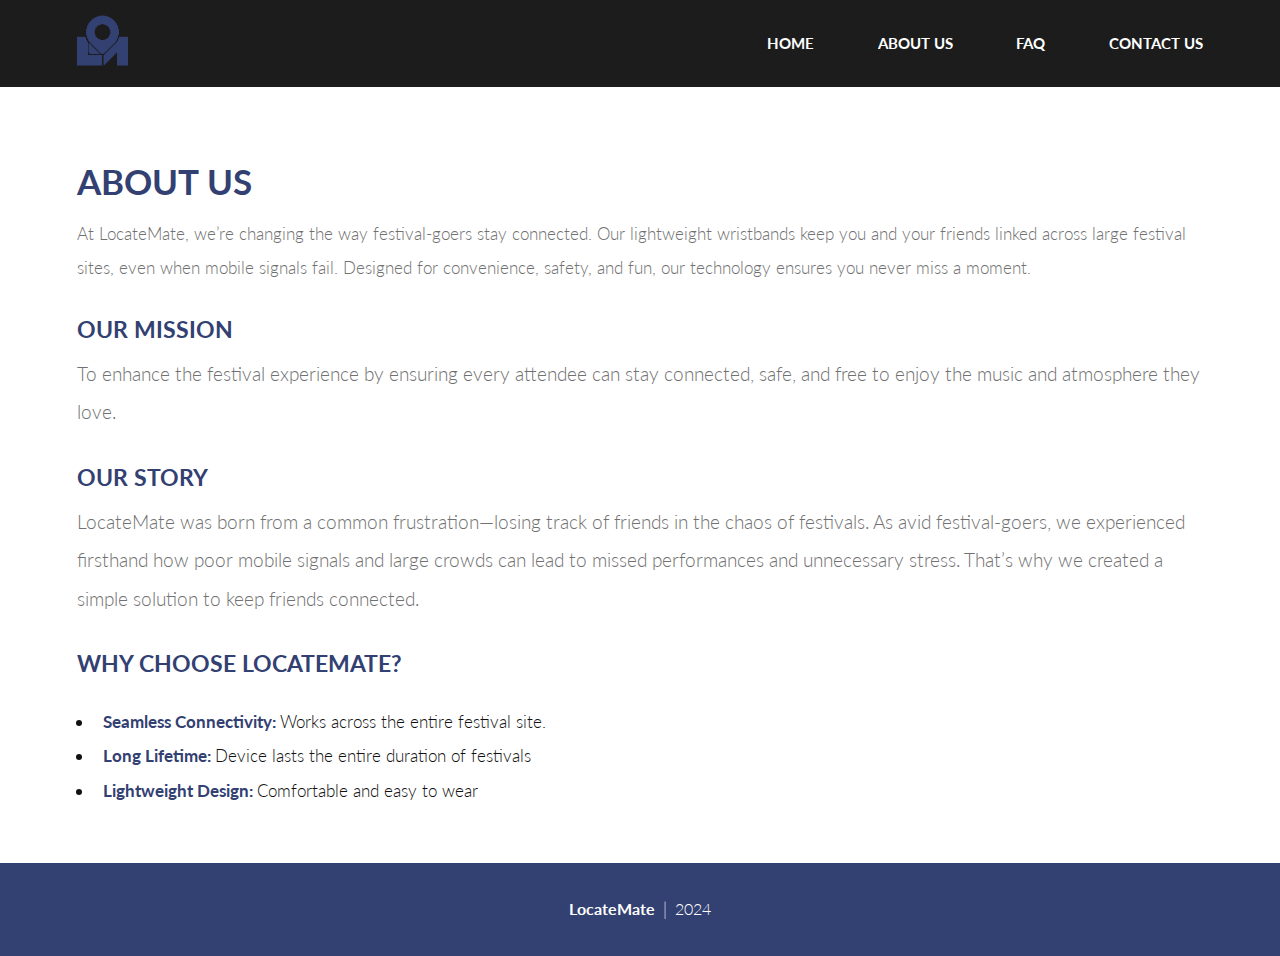
==== about-us/index.html @ c907193c "Finished intro page and started about us" ====
<!DOCTYPE HTML>
<!--
	Introspect by TEMPLATED
	templated.co @templatedco
	Released for free under the Creative Commons Attribution 3.0 license (templated.co/license)
--><html><head><title>Generic - Introspect by TEMPLATED</title><meta charset="utf-8"><meta name="robots" content="index, follow, max-image-preview:large, max-snippet:-1, max-video-preview:-1"><meta name="viewport" content="width=device-width, initial-scale=1, user-scalable=no"><link rel="stylesheet" href="../assets/css/main.css"></head><body>

<!-- Header -->
<header id="header"><div class="inner">
    <a href="index.html" class="logo"><img src="../images/logo.png" alt="LocateMate Logo"></a>
        <nav id="nav">
            <a href="../index.html">Home</a>
            <a href="../about-us/index.html">About Us</a>
            <a href="../faq/index.html">FAQ</a>
            <a href="../contact-us/index.html">Contact Us</a>
        </nav></div>
</header><a href="#menu" class="navPanelToggle"><span class="fa fa-bars"></span></a>
<section id="main"><div class="inner">
        <header class="major special"><h1>About Us</h1>
            <p>At LocateMate, we’re changing the way festival-goers stay connected. 
                Our lightweight wristbands keep you and your friends linked across 
                large festival sites, even when mobile signals fail. Designed for 
                convenience, safety, and fun, our technology ensures you never miss 
                a moment.</p>
        <h3>Our Mission</h3>
        <p>To enhance the festival experience by ensuring every attendee can stay connected, safe, and free to enjoy the music and atmosphere they love.</p>
        <h3>Our Story</h3>
        <p>LocateMate was born from a common frustration—losing track of friends in the chaos of festivals. As avid festival-goers, we experienced firsthand how poor mobile signals and large crowds can lead to missed performances and unnecessary stress. That’s why we created a simple solution to keep friends connected.</p>
        
        <h3>Why Choose LocateMate?</h3>
            <ul><li><b>Seamless Connectivity: </b>Works across the entire festival site.</li>
                <li><b>Long Lifetime: </b>Device lasts the entire duration of festivals</li>
                <li><b>Lightweight Design: </b>Comfortable and easy to wear</li>
            </ul>
        
        <h3></h3>
        <p></p>
    
    
    </div>
</section><div class="copyright">
    <a>LocateMate</a> │ 2024
</div>

<!-- Scripts -->
<script src="assets/js/jquery.min.js"></script><script src="assets/js/skel.min.js"></script><script src="assets/js/util.js"></script><script src="assets/js/main.js"></script></body></html>
---- assets/css/main.css ----
@import url(font-awesome.min.css);
@import url("https://fonts.googleapis.com/css?family=Lato:300,400,700|Pacifico");

/*
	Introspect by TEMPLATED
	templated.co @templatedco
	Released for free under the Creative Commons Attribution 3.0 license (templated.co/license)
*/

/* Reset */

	html, body, div, span, applet, object, iframe, h1, h2, h3, h4, h5, h6, p, blockquote, pre, a, abbr, acronym, address, big, cite, code, del, dfn, em, img, ins, kbd, q, s, samp, small, strike, strong, sub, sup, tt, var, b, u, i, center, dl, dt, dd, ol, ul, li, fieldset, form, label, legend, table, caption, tbody, tfoot, thead, tr, th, td, article, aside, canvas, details, embed, figure, figcaption, footer, header, hgroup, menu, nav, output, ruby, section, summary, time, mark, audio, video {
		margin: 0;
		padding: 0;
		border: 0;
		font-size: 100%;
		font: inherit;
		vertical-align: baseline;
	}

	.logo img {
		height: 50px; /* Adjust the height to fit your design */
		width: auto; /* Maintain the aspect ratio */
		display: block; /* Ensures the image behaves like a block element */
		margin: auto;
	}
	
.image.fit img {
	width: 100%;
	height: auto;
}
	article, aside, details, figcaption, figure, footer, header, hgroup, menu, nav, section {
		display: block;
	}

	body {
		line-height: 1;
	}

	ol, ul {
		list-style: none;
	}

	blockquote, q {
		quotes: none;
	}

	blockquote:before, blockquote:after, q:before, q:after {
		content: '';
		content: none;
	}

	table {
		border-collapse: collapse;
		border-spacing: 0;
	}

	body {
		-webkit-text-size-adjust: none;
	}

/* Box Model */

	*, *:before, *:after {
		-moz-box-sizing: border-box;
		-webkit-box-sizing: border-box;
		box-sizing: border-box;
	}

/* Containers */

	.container {
		margin-left: auto;
		margin-right: auto;
	}

	.container.\31 25\25 {
		width: 100%;
		max-width: 100em;
		min-width: 80em;
	}

	.container.\37 5\25 {
		width: 60em;
	}

	.container.\35 0\25 {
		width: 40em;
	}

	.container.\32 5\25 {
		width: 20em;
	}

	.container {
		width: 80em;
	}

	@media screen and (max-width: 1680px) {

		.container.\31 25\25 {
			width: 100%;
			max-width: 100em;
			min-width: 80em;
		}

		.container.\37 5\25 {
			width: 60em;
		}

		.container.\35 0\25 {
			width: 40em;
		}

		.container.\32 5\25 {
			width: 20em;
		}

		.container {
			width: 80em;
		}

	}

	@media screen and (max-width: 1280px) {

		.container.\31 25\25 {
			width: 100%;
			max-width: 81.25em;
			min-width: 65em;
		}

		.container.\37 5\25 {
			width: 48.75em;
		}

		.container.\35 0\25 {
			width: 32.5em;
		}

		.container.\32 5\25 {
			width: 16.25em;
		}

		.container {
			width: 65em;
		}

	}

	@media screen and (max-width: 980px) {

		.container.\31 25\25 {
			width: 100%;
			max-width: 112.5%;
			min-width: 90%;
		}

		.container.\37 5\25 {
			width: 67.5%;
		}

		.container.\35 0\25 {
			width: 45%;
		}

		.container.\32 5\25 {
			width: 22.5%;
		}

		.container {
			width: 90%;
		}

	}

	@media screen and (max-width: 736px) {

		.container.\31 25\25 {
			width: 100%;
			max-width: 112.5%;
			min-width: 90%;
		}

		.container.\37 5\25 {
			width: 67.5%;
		}

		.container.\35 0\25 {
			width: 45%;
		}

		.container.\32 5\25 {
			width: 22.5%;
		}

		.container {
			width: 90% !important;
		}

	}

	@media screen and (max-width: 480px) {

		.container.\31 25\25 {
			width: 100%;
			max-width: 112.5%;
			min-width: 90%;
		}

		.container.\37 5\25 {
			width: 67.5%;
		}

		.container.\35 0\25 {
			width: 45%;
		}

		.container.\32 5\25 {
			width: 22.5%;
		}

		.container {
			width: 90% !important;
		}

	}

/* Grid */

	.row {
		border-bottom: solid 1px transparent;
		-moz-box-sizing: border-box;
		-webkit-box-sizing: border-box;
		box-sizing: border-box;
	}

	.row > * {
		float: left;
		-moz-box-sizing: border-box;
		-webkit-box-sizing: border-box;
		box-sizing: border-box;
	}

	.row:after, .row:before {
		content: '';
		display: block;
		clear: both;
		height: 0;
	}

	.row.uniform > * > :first-child {
		margin-top: 0;
	}

	.row.uniform > * > :last-child {
		margin-bottom: 0;
	}

	.row.\30 \25 > * {
		padding: 0 0 0 0em;
	}

	.row.\30 \25 {
		margin: 0 0 -1px 0em;
	}

	.row.uniform.\30 \25 > * {
		padding: 0em 0 0 0em;
	}

	.row.uniform.\30 \25 {
		margin: 0em 0 -1px 0em;
	}

	.row > * {
		padding: 0 0 0 2em;
	}

	.row {
		margin: 0 0 -1px -2em;
	}

	.row.uniform > * {
		padding: 2em 0 0 2em;
	}

	.row.uniform {
		margin: -2em 0 -1px -2em;
	}

	.row.\32 00\25 > * {
		padding: 0 0 0 4em;
	}

	.row.\32 00\25 {
		margin: 0 0 -1px -4em;
	}

	.row.uniform.\32 00\25 > * {
		padding: 4em 0 0 4em;
	}

	.row.uniform.\32 00\25 {
		margin: -4em 0 -1px -4em;
	}

	.row.\31 50\25 > * {
		padding: 0 0 0 3em;
	}

	.row.\31 50\25 {
		margin: 0 0 -1px -3em;
	}

	.row.uniform.\31 50\25 > * {
		padding: 3em 0 0 3em;
	}

	.row.uniform.\31 50\25 {
		margin: -3em 0 -1px -3em;
	}

	.row.\35 0\25 > * {
		padding: 0 0 0 1em;
	}

	.row.\35 0\25 {
		margin: 0 0 -1px -1em;
	}

	.row.uniform.\35 0\25 > * {
		padding: 1em 0 0 1em;
	}

	.row.uniform.\35 0\25 {
		margin: -1em 0 -1px -1em;
	}

	.row.\32 5\25 > * {
		padding: 0 0 0 0.5em;
	}

	.row.\32 5\25 {
		margin: 0 0 -1px -0.5em;
	}

	.row.uniform.\32 5\25 > * {
		padding: 0.5em 0 0 0.5em;
	}

	.row.uniform.\32 5\25 {
		margin: -0.5em 0 -1px -0.5em;
	}

	.\31 2u, .\31 2u\24 {
		width: 100%;
		clear: none;
		margin-left: 0;
	}

	.\31 1u, .\31 1u\24 {
		width: 91.6666666667%;
		clear: none;
		margin-left: 0;
	}

	.\31 0u, .\31 0u\24 {
		width: 83.3333333333%;
		clear: none;
		margin-left: 0;
	}

	.\39 u, .\39 u\24 {
		width: 75%;
		clear: none;
		margin-left: 0;
	}

	.\38 u, .\38 u\24 {
		width: 66.6666666667%;
		clear: none;
		margin-left: 0;
	}

	.\37 u, .\37 u\24 {
		width: 58.3333333333%;
		clear: none;
		margin-left: 0;
	}

	.\36 u, .\36 u\24 {
		width: 50%;
		clear: none;
		margin-left: 0;
	}

	.\35 u, .\35 u\24 {
		width: 41.6666666667%;
		clear: none;
		margin-left: 0;
	}

	.\34 u, .\34 u\24 {
		width: 33.3333333333%;
		clear: none;
		margin-left: 0;
	}

	.\33 u, .\33 u\24 {
		width: 25%;
		clear: none;
		margin-left: 0;
	}

	.\32 u, .\32 u\24 {
		width: 16.6666666667%;
		clear: none;
		margin-left: 0;
	}

	.\31 u, .\31 u\24 {
		width: 8.3333333333%;
		clear: none;
		margin-left: 0;
	}

	.\31 2u\24 + *,
	.\31 1u\24 + *,
	.\31 0u\24 + *,
	.\39 u\24 + *,
	.\38 u\24 + *,
	.\37 u\24 + *,
	.\36 u\24 + *,
	.\35 u\24 + *,
	.\34 u\24 + *,
	.\33 u\24 + *,
	.\32 u\24 + *,
	.\31 u\24 + * {
		clear: left;
	}

	.\-11u {
		margin-left: 91.66667%;
	}

	.\-10u {
		margin-left: 83.33333%;
	}

	.\-9u {
		margin-left: 75%;
	}

	.\-8u {
		margin-left: 66.66667%;
	}

	.\-7u {
		margin-left: 58.33333%;
	}

	.\-6u {
		margin-left: 50%;
	}

	.\-5u {
		margin-left: 41.66667%;
	}

	.\-4u {
		margin-left: 33.33333%;
	}

	.\-3u {
		margin-left: 25%;
	}

	.\-2u {
		margin-left: 16.66667%;
	}

	.\-1u {
		margin-left: 8.33333%;
	}

	@media screen and (max-width: 1680px) {

		.row > * {
			padding: 0 0 0 2em;
		}

		.row {
			margin: 0 0 -1px -2em;
		}

		.row.uniform > * {
			padding: 2em 0 0 2em;
		}

		.row.uniform {
			margin: -2em 0 -1px -2em;
		}

		.row.\32 00\25 > * {
			padding: 0 0 0 4em;
		}

		.row.\32 00\25 {
			margin: 0 0 -1px -4em;
		}

		.row.uniform.\32 00\25 > * {
			padding: 4em 0 0 4em;
		}

		.row.uniform.\32 00\25 {
			margin: -4em 0 -1px -4em;
		}

		.row.\31 50\25 > * {
			padding: 0 0 0 3em;
		}

		.row.\31 50\25 {
			margin: 0 0 -1px -3em;
		}

		.row.uniform.\31 50\25 > * {
			padding: 3em 0 0 3em;
		}

		.row.uniform.\31 50\25 {
			margin: -3em 0 -1px -3em;
		}

		.row.\35 0\25 > * {
			padding: 0 0 0 1em;
		}

		.row.\35 0\25 {
			margin: 0 0 -1px -1em;
		}

		.row.uniform.\35 0\25 > * {
			padding: 1em 0 0 1em;
		}

		.row.uniform.\35 0\25 {
			margin: -1em 0 -1px -1em;
		}

		.row.\32 5\25 > * {
			padding: 0 0 0 0.5em;
		}

		.row.\32 5\25 {
			margin: 0 0 -1px -0.5em;
		}

		.row.uniform.\32 5\25 > * {
			padding: 0.5em 0 0 0.5em;
		}

		.row.uniform.\32 5\25 {
			margin: -0.5em 0 -1px -0.5em;
		}

		.\31 2u\28xlarge\29, .\31 2u\24\28xlarge\29 {
			width: 100%;
			clear: none;
			margin-left: 0;
		}

		.\31 1u\28xlarge\29, .\31 1u\24\28xlarge\29 {
			width: 91.6666666667%;
			clear: none;
			margin-left: 0;
		}

		.\31 0u\28xlarge\29, .\31 0u\24\28xlarge\29 {
			width: 83.3333333333%;
			clear: none;
			margin-left: 0;
		}

		.\39 u\28xlarge\29, .\39 u\24\28xlarge\29 {
			width: 75%;
			clear: none;
			margin-left: 0;
		}

		.\38 u\28xlarge\29, .\38 u\24\28xlarge\29 {
			width: 66.6666666667%;
			clear: none;
			margin-left: 0;
		}

		.\37 u\28xlarge\29, .\37 u\24\28xlarge\29 {
			width: 58.3333333333%;
			clear: none;
			margin-left: 0;
		}

		.\36 u\28xlarge\29, .\36 u\24\28xlarge\29 {
			width: 50%;
			clear: none;
			margin-left: 0;
		}

		.\35 u\28xlarge\29, .\35 u\24\28xlarge\29 {
			width: 41.6666666667%;
			clear: none;
			margin-left: 0;
		}

		.\34 u\28xlarge\29, .\34 u\24\28xlarge\29 {
			width: 33.3333333333%;
			clear: none;
			margin-left: 0;
		}

		.\33 u\28xlarge\29, .\33 u\24\28xlarge\29 {
			width: 25%;
			clear: none;
			margin-left: 0;
		}

		.\32 u\28xlarge\29, .\32 u\24\28xlarge\29 {
			width: 16.6666666667%;
			clear: none;
			margin-left: 0;
		}

		.\31 u\28xlarge\29, .\31 u\24\28xlarge\29 {
			width: 8.3333333333%;
			clear: none;
			margin-left: 0;
		}

		.\31 2u\24\28xlarge\29 + *,
		.\31 1u\24\28xlarge\29 + *,
		.\31 0u\24\28xlarge\29 + *,
		.\39 u\24\28xlarge\29 + *,
		.\38 u\24\28xlarge\29 + *,
		.\37 u\24\28xlarge\29 + *,
		.\36 u\24\28xlarge\29 + *,
		.\35 u\24\28xlarge\29 + *,
		.\34 u\24\28xlarge\29 + *,
		.\33 u\24\28xlarge\29 + *,
		.\32 u\24\28xlarge\29 + *,
		.\31 u\24\28xlarge\29 + * {
			clear: left;
		}

		.\-11u\28xlarge\29 {
			margin-left: 91.66667%;
		}

		.\-10u\28xlarge\29 {
			margin-left: 83.33333%;
		}

		.\-9u\28xlarge\29 {
			margin-left: 75%;
		}

		.\-8u\28xlarge\29 {
			margin-left: 66.66667%;
		}

		.\-7u\28xlarge\29 {
			margin-left: 58.33333%;
		}

		.\-6u\28xlarge\29 {
			margin-left: 50%;
		}

		.\-5u\28xlarge\29 {
			margin-left: 41.66667%;
		}

		.\-4u\28xlarge\29 {
			margin-left: 33.33333%;
		}

		.\-3u\28xlarge\29 {
			margin-left: 25%;
		}

		.\-2u\28xlarge\29 {
			margin-left: 16.66667%;
		}

		.\-1u\28xlarge\29 {
			margin-left: 8.33333%;
		}

	}

	@media screen and (max-width: 1280px) {

		.row > * {
			padding: 0 0 0 1.5em;
		}

		.row {
			margin: 0 0 -1px -1.5em;
		}

		.row.uniform > * {
			padding: 1.5em 0 0 1.5em;
		}

		.row.uniform {
			margin: -1.5em 0 -1px -1.5em;
		}

		.row.\32 00\25 > * {
			padding: 0 0 0 3em;
		}

		.row.\32 00\25 {
			margin: 0 0 -1px -3em;
		}

		.row.uniform.\32 00\25 > * {
			padding: 3em 0 0 3em;
		}

		.row.uniform.\32 00\25 {
			margin: -3em 0 -1px -3em;
		}

		.row.\31 50\25 > * {
			padding: 0 0 0 2.25em;
		}

		.row.\31 50\25 {
			margin: 0 0 -1px -2.25em;
		}

		.row.uniform.\31 50\25 > * {
			padding: 2.25em 0 0 2.25em;
		}

		.row.uniform.\31 50\25 {
			margin: -2.25em 0 -1px -2.25em;
		}

		.row.\35 0\25 > * {
			padding: 0 0 0 0.75em;
		}

		.row.\35 0\25 {
			margin: 0 0 -1px -0.75em;
		}

		.row.uniform.\35 0\25 > * {
			padding: 0.75em 0 0 0.75em;
		}

		.row.uniform.\35 0\25 {
			margin: -0.75em 0 -1px -0.75em;
		}

		.row.\32 5\25 > * {
			padding: 0 0 0 0.375em;
		}

		.row.\32 5\25 {
			margin: 0 0 -1px -0.375em;
		}

		.row.uniform.\32 5\25 > * {
			padding: 0.375em 0 0 0.375em;
		}

		.row.uniform.\32 5\25 {
			margin: -0.375em 0 -1px -0.375em;
		}

		.\31 2u\28large\29, .\31 2u\24\28large\29 {
			width: 100%;
			clear: none;
			margin-left: 0;
		}

		.\31 1u\28large\29, .\31 1u\24\28large\29 {
			width: 91.6666666667%;
			clear: none;
			margin-left: 0;
		}

		.\31 0u\28large\29, .\31 0u\24\28large\29 {
			width: 83.3333333333%;
			clear: none;
			margin-left: 0;
		}

		.\39 u\28large\29, .\39 u\24\28large\29 {
			width: 75%;
			clear: none;
			margin-left: 0;
		}

		.\38 u\28large\29, .\38 u\24\28large\29 {
			width: 66.6666666667%;
			clear: none;
			margin-left: 0;
		}

		.\37 u\28large\29, .\37 u\24\28large\29 {
			width: 58.3333333333%;
			clear: none;
			margin-left: 0;
		}

		.\36 u\28large\29, .\36 u\24\28large\29 {
			width: 50%;
			clear: none;
			margin-left: 0;
		}

		.\35 u\28large\29, .\35 u\24\28large\29 {
			width: 41.6666666667%;
			clear: none;
			margin-left: 0;
		}

		.\34 u\28large\29, .\34 u\24\28large\29 {
			width: 33.3333333333%;
			clear: none;
			margin-left: 0;
		}

		.\33 u\28large\29, .\33 u\24\28large\29 {
			width: 25%;
			clear: none;
			margin-left: 0;
		}

		.\32 u\28large\29, .\32 u\24\28large\29 {
			width: 16.6666666667%;
			clear: none;
			margin-left: 0;
		}

		.\31 u\28large\29, .\31 u\24\28large\29 {
			width: 8.3333333333%;
			clear: none;
			margin-left: 0;
		}

		.\31 2u\24\28large\29 + *,
		.\31 1u\24\28large\29 + *,
		.\31 0u\24\28large\29 + *,
		.\39 u\24\28large\29 + *,
		.\38 u\24\28large\29 + *,
		.\37 u\24\28large\29 + *,
		.\36 u\24\28large\29 + *,
		.\35 u\24\28large\29 + *,
		.\34 u\24\28large\29 + *,
		.\33 u\24\28large\29 + *,
		.\32 u\24\28large\29 + *,
		.\31 u\24\28large\29 + * {
			clear: left;
		}

		.\-11u\28large\29 {
			margin-left: 91.66667%;
		}

		.\-10u\28large\29 {
			margin-left: 83.33333%;
		}

		.\-9u\28large\29 {
			margin-left: 75%;
		}

		.\-8u\28large\29 {
			margin-left: 66.66667%;
		}

		.\-7u\28large\29 {
			margin-left: 58.33333%;
		}

		.\-6u\28large\29 {
			margin-left: 50%;
		}

		.\-5u\28large\29 {
			margin-left: 41.66667%;
		}

		.\-4u\28large\29 {
			margin-left: 33.33333%;
		}

		.\-3u\28large\29 {
			margin-left: 25%;
		}

		.\-2u\28large\29 {
			margin-left: 16.66667%;
		}

		.\-1u\28large\29 {
			margin-left: 8.33333%;
		}

	}

	@media screen and (max-width: 980px) {

		.row > * {
			padding: 0 0 0 1.5em;
		}

		.row {
			margin: 0 0 -1px -1.5em;
		}

		.row.uniform > * {
			padding: 1.5em 0 0 1.5em;
		}

		.row.uniform {
			margin: -1.5em 0 -1px -1.5em;
		}

		.row.\32 00\25 > * {
			padding: 0 0 0 3em;
		}

		.row.\32 00\25 {
			margin: 0 0 -1px -3em;
		}

		.row.uniform.\32 00\25 > * {
			padding: 3em 0 0 3em;
		}

		.row.uniform.\32 00\25 {
			margin: -3em 0 -1px -3em;
		}

		.row.\31 50\25 > * {
			padding: 0 0 0 2.25em;
		}

		.row.\31 50\25 {
			margin: 0 0 -1px -2.25em;
		}

		.row.uniform.\31 50\25 > * {
			padding: 2.25em 0 0 2.25em;
		}

		.row.uniform.\31 50\25 {
			margin: -2.25em 0 -1px -2.25em;
		}

		.row.\35 0\25 > * {
			padding: 0 0 0 0.75em;
		}

		.row.\35 0\25 {
			margin: 0 0 -1px -0.75em;
		}

		.row.uniform.\35 0\25 > * {
			padding: 0.75em 0 0 0.75em;
		}

		.row.uniform.\35 0\25 {
			margin: -0.75em 0 -1px -0.75em;
		}

		.row.\32 5\25 > * {
			padding: 0 0 0 0.375em;
		}

		.row.\32 5\25 {
			margin: 0 0 -1px -0.375em;
		}

		.row.uniform.\32 5\25 > * {
			padding: 0.375em 0 0 0.375em;
		}

		.row.uniform.\32 5\25 {
			margin: -0.375em 0 -1px -0.375em;
		}

		.\31 2u\28medium\29, .\31 2u\24\28medium\29 {
			width: 100%;
			clear: none;
			margin-left: 0;
		}

		.\31 1u\28medium\29, .\31 1u\24\28medium\29 {
			width: 91.6666666667%;
			clear: none;
			margin-left: 0;
		}

		.\31 0u\28medium\29, .\31 0u\24\28medium\29 {
			width: 83.3333333333%;
			clear: none;
			margin-left: 0;
		}

		.\39 u\28medium\29, .\39 u\24\28medium\29 {
			width: 75%;
			clear: none;
			margin-left: 0;
		}

		.\38 u\28medium\29, .\38 u\24\28medium\29 {
			width: 66.6666666667%;
			clear: none;
			margin-left: 0;
		}

		.\37 u\28medium\29, .\37 u\24\28medium\29 {
			width: 58.3333333333%;
			clear: none;
			margin-left: 0;
		}

		.\36 u\28medium\29, .\36 u\24\28medium\29 {
			width: 50%;
			clear: none;
			margin-left: 0;
		}

		.\35 u\28medium\29, .\35 u\24\28medium\29 {
			width: 41.6666666667%;
			clear: none;
			margin-left: 0;
		}

		.\34 u\28medium\29, .\34 u\24\28medium\29 {
			width: 33.3333333333%;
			clear: none;
			margin-left: 0;
		}

		.\33 u\28medium\29, .\33 u\24\28medium\29 {
			width: 25%;
			clear: none;
			margin-left: 0;
		}

		.\32 u\28medium\29, .\32 u\24\28medium\29 {
			width: 16.6666666667%;
			clear: none;
			margin-left: 0;
		}

		.\31 u\28medium\29, .\31 u\24\28medium\29 {
			width: 8.3333333333%;
			clear: none;
			margin-left: 0;
		}

		.\31 2u\24\28medium\29 + *,
		.\31 1u\24\28medium\29 + *,
		.\31 0u\24\28medium\29 + *,
		.\39 u\24\28medium\29 + *,
		.\38 u\24\28medium\29 + *,
		.\37 u\24\28medium\29 + *,
		.\36 u\24\28medium\29 + *,
		.\35 u\24\28medium\29 + *,
		.\34 u\24\28medium\29 + *,
		.\33 u\24\28medium\29 + *,
		.\32 u\24\28medium\29 + *,
		.\31 u\24\28medium\29 + * {
			clear: left;
		}

		.\-11u\28medium\29 {
			margin-left: 91.66667%;
		}

		.\-10u\28medium\29 {
			margin-left: 83.33333%;
		}

		.\-9u\28medium\29 {
			margin-left: 75%;
		}

		.\-8u\28medium\29 {
			margin-left: 66.66667%;
		}

		.\-7u\28medium\29 {
			margin-left: 58.33333%;
		}

		.\-6u\28medium\29 {
			margin-left: 50%;
		}

		.\-5u\28medium\29 {
			margin-left: 41.66667%;
		}

		.\-4u\28medium\29 {
			margin-left: 33.33333%;
		}

		.\-3u\28medium\29 {
			margin-left: 25%;
		}

		.\-2u\28medium\29 {
			margin-left: 16.66667%;
		}

		.\-1u\28medium\29 {
			margin-left: 8.33333%;
		}

	}

	@media screen and (max-width: 736px) {

		.row > * {
			padding: 0 0 0 1.25em;
		}

		.row {
			margin: 0 0 -1px -1.25em;
		}

		.row.uniform > * {
			padding: 1.25em 0 0 1.25em;
		}

		.row.uniform {
			margin: -1.25em 0 -1px -1.25em;
		}

		.row.\32 00\25 > * {
			padding: 0 0 0 2.5em;
		}

		.row.\32 00\25 {
			margin: 0 0 -1px -2.5em;
		}

		.row.uniform.\32 00\25 > * {
			padding: 2.5em 0 0 2.5em;
		}

		.row.uniform.\32 00\25 {
			margin: -2.5em 0 -1px -2.5em;
		}

		.row.\31 50\25 > * {
			padding: 0 0 0 1.875em;
		}

		.row.\31 50\25 {
			margin: 0 0 -1px -1.875em;
		}

		.row.uniform.\31 50\25 > * {
			padding: 1.875em 0 0 1.875em;
		}

		.row.uniform.\31 50\25 {
			margin: -1.875em 0 -1px -1.875em;
		}

		.row.\35 0\25 > * {
			padding: 0 0 0 0.625em;
		}

		.row.\35 0\25 {
			margin: 0 0 -1px -0.625em;
		}

		.row.uniform.\35 0\25 > * {
			padding: 0.625em 0 0 0.625em;
		}

		.row.uniform.\35 0\25 {
			margin: -0.625em 0 -1px -0.625em;
		}

		.row.\32 5\25 > * {
			padding: 0 0 0 0.3125em;
		}

		.row.\32 5\25 {
			margin: 0 0 -1px -0.3125em;
		}

		.row.uniform.\32 5\25 > * {
			padding: 0.3125em 0 0 0.3125em;
		}

		.row.uniform.\32 5\25 {
			margin: -0.3125em 0 -1px -0.3125em;
		}

		.\31 2u\28small\29, .\31 2u\24\28small\29 {
			width: 100%;
			clear: none;
			margin-left: 0;
		}

		.\31 1u\28small\29, .\31 1u\24\28small\29 {
			width: 91.6666666667%;
			clear: none;
			margin-left: 0;
		}

		.\31 0u\28small\29, .\31 0u\24\28small\29 {
			width: 83.3333333333%;
			clear: none;
			margin-left: 0;
		}

		.\39 u\28small\29, .\39 u\24\28small\29 {
			width: 75%;
			clear: none;
			margin-left: 0;
		}

		.\38 u\28small\29, .\38 u\24\28small\29 {
			width: 66.6666666667%;
			clear: none;
			margin-left: 0;
		}

		.\37 u\28small\29, .\37 u\24\28small\29 {
			width: 58.3333333333%;
			clear: none;
			margin-left: 0;
		}

		.\36 u\28small\29, .\36 u\24\28small\29 {
			width: 50%;
			clear: none;
			margin-left: 0;
		}

		.\35 u\28small\29, .\35 u\24\28small\29 {
			width: 41.6666666667%;
			clear: none;
			margin-left: 0;
		}

		.\34 u\28small\29, .\34 u\24\28small\29 {
			width: 33.3333333333%;
			clear: none;
			margin-left: 0;
		}

		.\33 u\28small\29, .\33 u\24\28small\29 {
			width: 25%;
			clear: none;
			margin-left: 0;
		}

		.\32 u\28small\29, .\32 u\24\28small\29 {
			width: 16.6666666667%;
			clear: none;
			margin-left: 0;
		}

		.\31 u\28small\29, .\31 u\24\28small\29 {
			width: 8.3333333333%;
			clear: none;
			margin-left: 0;
		}

		.\31 2u\24\28small\29 + *,
		.\31 1u\24\28small\29 + *,
		.\31 0u\24\28small\29 + *,
		.\39 u\24\28small\29 + *,
		.\38 u\24\28small\29 + *,
		.\37 u\24\28small\29 + *,
		.\36 u\24\28small\29 + *,
		.\35 u\24\28small\29 + *,
		.\34 u\24\28small\29 + *,
		.\33 u\24\28small\29 + *,
		.\32 u\24\28small\29 + *,
		.\31 u\24\28small\29 + * {
			clear: left;
		}

		.\-11u\28small\29 {
			margin-left: 91.66667%;
		}

		.\-10u\28small\29 {
			margin-left: 83.33333%;
		}

		.\-9u\28small\29 {
			margin-left: 75%;
		}

		.\-8u\28small\29 {
			margin-left: 66.66667%;
		}

		.\-7u\28small\29 {
			margin-left: 58.33333%;
		}

		.\-6u\28small\29 {
			margin-left: 50%;
		}

		.\-5u\28small\29 {
			margin-left: 41.66667%;
		}

		.\-4u\28small\29 {
			margin-left: 33.33333%;
		}

		.\-3u\28small\29 {
			margin-left: 25%;
		}

		.\-2u\28small\29 {
			margin-left: 16.66667%;
		}

		.\-1u\28small\29 {
			margin-left: 8.33333%;
		}

	}

	@media screen and (max-width: 480px) {

		.row > * {
			padding: 0 0 0 1.25em;
		}

		.row {
			margin: 0 0 -1px -1.25em;
		}

		.row.uniform > * {
			padding: 1.25em 0 0 1.25em;
		}

		.row.uniform {
			margin: -1.25em 0 -1px -1.25em;
		}

		.row.\32 00\25 > * {
			padding: 0 0 0 2.5em;
		}

		.row.\32 00\25 {
			margin: 0 0 -1px -2.5em;
		}

		.row.uniform.\32 00\25 > * {
			padding: 2.5em 0 0 2.5em;
		}

		.row.uniform.\32 00\25 {
			margin: -2.5em 0 -1px -2.5em;
		}

		.row.\31 50\25 > * {
			padding: 0 0 0 1.875em;
		}

		.row.\31 50\25 {
			margin: 0 0 -1px -1.875em;
		}

		.row.uniform.\31 50\25 > * {
			padding: 1.875em 0 0 1.875em;
		}

		.row.uniform.\31 50\25 {
			margin: -1.875em 0 -1px -1.875em;
		}

		.row.\35 0\25 > * {
			padding: 0 0 0 0.625em;
		}

		.row.\35 0\25 {
			margin: 0 0 -1px -0.625em;
		}

		.row.uniform.\35 0\25 > * {
			padding: 0.625em 0 0 0.625em;
		}

		.row.uniform.\35 0\25 {
			margin: -0.625em 0 -1px -0.625em;
		}

		.row.\32 5\25 > * {
			padding: 0 0 0 0.3125em;
		}

		.row.\32 5\25 {
			margin: 0 0 -1px -0.3125em;
		}

		.row.uniform.\32 5\25 > * {
			padding: 0.3125em 0 0 0.3125em;
		}

		.row.uniform.\32 5\25 {
			margin: -0.3125em 0 -1px -0.3125em;
		}

		.\31 2u\28xsmall\29, .\31 2u\24\28xsmall\29 {
			width: 100%;
			clear: none;
			margin-left: 0;
		}

		.\31 1u\28xsmall\29, .\31 1u\24\28xsmall\29 {
			width: 91.6666666667%;
			clear: none;
			margin-left: 0;
		}

		.\31 0u\28xsmall\29, .\31 0u\24\28xsmall\29 {
			width: 83.3333333333%;
			clear: none;
			margin-left: 0;
		}

		.\39 u\28xsmall\29, .\39 u\24\28xsmall\29 {
			width: 75%;
			clear: none;
			margin-left: 0;
		}

		.\38 u\28xsmall\29, .\38 u\24\28xsmall\29 {
			width: 66.6666666667%;
			clear: none;
			margin-left: 0;
		}

		.\37 u\28xsmall\29, .\37 u\24\28xsmall\29 {
			width: 58.3333333333%;
			clear: none;
			margin-left: 0;
		}

		.\36 u\28xsmall\29, .\36 u\24\28xsmall\29 {
			width: 50%;
			clear: none;
			margin-left: 0;
		}

		.\35 u\28xsmall\29, .\35 u\24\28xsmall\29 {
			width: 41.6666666667%;
			clear: none;
			margin-left: 0;
		}

		.\34 u\28xsmall\29, .\34 u\24\28xsmall\29 {
			width: 33.3333333333%;
			clear: none;
			margin-left: 0;
		}

		.\33 u\28xsmall\29, .\33 u\24\28xsmall\29 {
			width: 25%;
			clear: none;
			margin-left: 0;
		}

		.\32 u\28xsmall\29, .\32 u\24\28xsmall\29 {
			width: 16.6666666667%;
			clear: none;
			margin-left: 0;
		}

		.\31 u\28xsmall\29, .\31 u\24\28xsmall\29 {
			width: 8.3333333333%;
			clear: none;
			margin-left: 0;
		}

		.\31 2u\24\28xsmall\29 + *,
		.\31 1u\24\28xsmall\29 + *,
		.\31 0u\24\28xsmall\29 + *,
		.\39 u\24\28xsmall\29 + *,
		.\38 u\24\28xsmall\29 + *,
		.\37 u\24\28xsmall\29 + *,
		.\36 u\24\28xsmall\29 + *,
		.\35 u\24\28xsmall\29 + *,
		.\34 u\24\28xsmall\29 + *,
		.\33 u\24\28xsmall\29 + *,
		.\32 u\24\28xsmall\29 + *,
		.\31 u\24\28xsmall\29 + * {
			clear: left;
		}

		.\-11u\28xsmall\29 {
			margin-left: 91.66667%;
		}

		.\-10u\28xsmall\29 {
			margin-left: 83.33333%;
		}

		.\-9u\28xsmall\29 {
			margin-left: 75%;
		}

		.\-8u\28xsmall\29 {
			margin-left: 66.66667%;
		}

		.\-7u\28xsmall\29 {
			margin-left: 58.33333%;
		}

		.\-6u\28xsmall\29 {
			margin-left: 50%;
		}

		.\-5u\28xsmall\29 {
			margin-left: 41.66667%;
		}

		.\-4u\28xsmall\29 {
			margin-left: 33.33333%;
		}

		.\-3u\28xsmall\29 {
			margin-left: 25%;
		}

		.\-2u\28xsmall\29 {
			margin-left: 16.66667%;
		}

		.\-1u\28xsmall\29 {
			margin-left: 8.33333%;
		}

	}

/* Basic */

	@-ms-viewport {
		width: device-width;
	}

	body {
		-ms-overflow-style: scrollbar;
	}

	@media screen and (max-width: 480px) {

		html, body {
			min-width: 320px;
		}

	}

	body {
		background: #fff;
	}

		body.is-loading *, body.is-loading *:before, body.is-loading *:after {
			-moz-animation: none !important;
			-webkit-animation: none !important;
			-ms-animation: none !important;
			animation: none !important;
			-moz-transition: none !important;
			-webkit-transition: none !important;
			-ms-transition: none !important;
			transition: none !important;
		}

/* Type */

	body {
		background-color: #fff;
		color: #111111;
	}

	body, input, select, textarea {
		font-family: "Lato", sans-serif;
		font-size: 15pt;
		font-weight: 300;
		line-height: 2;
	}

		@media screen and (max-width: 1680px) {

			body, input, select, textarea {
				font-size: 13pt;
			}

		}

		@media screen and (max-width: 1280px) {

			body, input, select, textarea {
				font-size: 13pt;
			}

		}

		@media screen and (max-width: 980px) {

			body, input, select, textarea {
				font-size: 12pt;
			}

		}

		@media screen and (max-width: 736px) {

			body, input, select, textarea {
				font-size: 12pt;
			}

		}

		@media screen and (max-width: 480px) {

			body, input, select, textarea {
				font-size: 12pt;
			}

		}

	a {
		-moz-transition: color 0.2s ease-in-out;
		-webkit-transition: color 0.2s ease-in-out;
		-ms-transition: color 0.2s ease-in-out;
		transition: color 0.2s ease-in-out;
		text-decoration: none;
	}

		a:hover {
			text-decoration: underline;
		}

	strong, b {
		font-weight: 700;
	}

	em, i {
		font-style: italic;
	}

	p {
		margin: 0 0 2em 0;
	}

	h1, h2, h3, h4, h5, h6 {
		font-weight: 700;
		line-height: 1.5;
		margin: 0 0 1em 0;
		text-transform: uppercase;
	}

		h1 a, h2 a, h3 a, h4 a, h5 a, h6 a {
			color: inherit;
			text-decoration: none;
		}

	h1 {
		font-size: 2em;
		margin: 0 0 0.25em 0;
	}

	h2 {
		font-size: 1.75em;
	}

	h3 {
		font-size: 1.35em;
	}

	h4 {
		font-size: 1.8em;
		font-weight: 100;
	}

	h5 {
		font-size: 0.9em;
	}

	h6 {
		font-size: 0.7em;
	}

	@media screen and (max-width: 736px) {

		h1 {
			font-size: 1.5em;
		}

		h2 {
			font-size: 1.25em;
		}

		h3 {
			font-size: 1.1em;
		}

		h4 {
			font-size: 1em;
		}
	}

	sub {
		font-size: 0.8em;
		position: relative;
		top: 0.5em;
	}

	sup {
		font-size: 0.8em;
		position: relative;
		top: -0.5em;
	}

	blockquote {
		border-left: solid 4px;
		font-style: italic;
		margin: 0 0 2em 0;
		padding: 0.5em 0 0.5em 2em;
	}

	code {
		border-radius: 0;
		border: solid 1px;
		font-family: "Courier New", monospace;
		font-size: 0.9em;
		margin: 0 0.25em;
		padding: 0.25em 0.65em;
	}

	pre {
		-webkit-overflow-scrolling: touch;
		font-family: "Courier New", monospace;
		font-size: 0.9em;
		margin: 0 0 2em 0;
	}

		pre code {
			display: block;
			line-height: 1.75;
			padding: 1em 1.5em;
			overflow-x: auto;
		}

	hr {
		border: 0;
		border-bottom: solid 1px;
		margin: 2em 0;
	}

		hr.major {
			margin: 3em 0;
		}

	.align-left {
		text-align: left;
	}

	.align-center {
		text-align: center;
	}

	.align-right {
		text-align: right;
	}

	input, select, textarea {
		color: #324072;
	}

	a {
		color: #324072;
	}

	strong, b {
		color: #324072;
	}

	h1, h2, h3, h4, h5, h6 {
		color: #324072;
	}

	blockquote {
		border-left-color: #324072;
	}

	code {
		background: none;
		border-color: #324072;
	}

	hr {
		border-bottom-color: #324072;
	}

/* Box */

	.box {
		border-radius: 0;
		border: solid 1px;
		margin-bottom: 2em;
		padding: 1.5em;
	}

		.box > :last-child,
		.box > :last-child > :last-child,
		.box > :last-child > :last-child > :last-child {
			margin-bottom: 0;
		}

		.box.alt {
			border: 0;
			border-radius: 0;
			padding: 0;
		}

	.box {
		border-color: #324072;
	}

/* Button */

	input[type="submit"],
	input[type="reset"],
	input[type="button"],
	button,
	.button {
		-moz-appearance: none;
		-webkit-appearance: none;
		-ms-appearance: none;
		appearance: none;
		-moz-transition: background-color 0.2s ease-in-out, color 0.2s ease-in-out;
		-webkit-transition: background-color 0.2s ease-in-out, color 0.2s ease-in-out;
		-ms-transition: background-color 0.2s ease-in-out, color 0.2s ease-in-out;
		transition: background-color 0.2s ease-in-out, color 0.2s ease-in-out;
		border-radius: 0;
		border: 0;
		cursor: pointer;
		display: inline-block;
		font-size: .8em;
		font-weight: 700;
		height: 3.5em;
		line-height: 3.65em;
		padding: 0 2.25em;
		text-align: center;
		text-decoration: none;
		text-transform: uppercase;
		white-space: nowrap;
	}

		input[type="submit"]:hover,
		input[type="reset"]:hover,
		input[type="button"]:hover,
		button:hover,
		.button:hover {
			text-decoration: none;
		}

		input[type="submit"].icon,
		input[type="reset"].icon,
		input[type="button"].icon,
		button.icon,
		.button.icon {
			padding-left: 1.35em;
		}

			input[type="submit"].icon:before,
			input[type="reset"].icon:before,
			input[type="button"].icon:before,
			button.icon:before,
			.button.icon:before {
				margin-right: 0.5em;
			}

		input[type="submit"].fit,
		input[type="reset"].fit,
		input[type="button"].fit,
		button.fit,
		.button.fit {
			display: block;
			margin: 0 0 1em 0;
			width: 100%;
		}

		input[type="submit"].small,
		input[type="reset"].small,
		input[type="button"].small,
		button.small,
		.button.small {
			font-size: 0.8em;
		}

		input[type="submit"].big,
		input[type="reset"].big,
		input[type="button"].big,
		button.big,
		.button.big {
			font-size: 1.35em;
		}

		input[type="submit"].disabled, input[type="submit"]:disabled,
		input[type="reset"].disabled,
		input[type="reset"]:disabled,
		input[type="button"].disabled,
		input[type="button"]:disabled,
		button.disabled,
		button:disabled,
		.button.disabled,
		.button:disabled {
			-moz-pointer-events: none;
			-webkit-pointer-events: none;
			-ms-pointer-events: none;
			pointer-events: none;
			opacity: 0.25;
		}

	input[type="submit"],
	input[type="reset"],
	input[type="button"],
	button,
	.button {
		background-color: #5a5a5a;
		color: #ffffff !important;
	}

		input[type="submit"]:hover,
		input[type="reset"]:hover,
		input[type="button"]:hover,
		button:hover,
		.button:hover {
			background-color: #676767;
		}

		input[type="submit"]:active,
		input[type="reset"]:active,
		input[type="button"]:active,
		button:active,
		.button:active {
			background-color: #4d4d4d;
		}

		input[type="submit"].alt,
		input[type="reset"].alt,
		input[type="button"].alt,
		button.alt,
		.button.alt {
			background-color: transparent;
			box-shadow: inset 0 0 0 2px #324072;
			color: #324072 !important;
		}

			input[type="submit"].alt:hover,
			input[type="reset"].alt:hover,
			input[type="button"].alt:hover,
			button.alt:hover,
			.button.alt:hover {
				background: #ececfc;
			}

			input[type="submit"].alt:active,
			input[type="reset"].alt:active,
			input[type="button"].alt:active,
			button.alt:active,
			.button.alt:active {
				background-color: #dadbf9;
			}

			input[type="submit"].alt.icon:before,
			input[type="reset"].alt.icon:before,
			input[type="button"].alt.icon:before,
			button.alt.icon:before,
			.button.alt.icon:before {
				color: #717171;
			}

		input[type="submit"].special,
		input[type="reset"].special,
		input[type="button"].special,
		button.special,
		.button.special {
			background-color: #324072;
			color: #ffffff !important;
		}

			input[type="submit"].special:hover,
			input[type="reset"].special:hover,
			input[type="button"].special:hover,
			button.special:hover,
			.button.special:hover {
				background-color: #5B8EE8;
			}

			input[type="submit"].special:active,
			input[type="reset"].special:active,
			input[type="button"].special:active,
			button.special:active,
			.button.special:active {
				background-color: #2B4AE3;
			}

/* Form */

	form {
		margin: 0 0 2em 0;
	}

		form .field {
			margin: 0 0 2em 0;
		}

			form .field.half {
				width: 50%;
				float: left;
				padding: 0 0 0 1em;
			}

				form .field.half.first {
					padding: 0 1em 0 0;
				}

		form > .actions {
			margin: 2.5em 0 0 0 !important;
		}

		@media screen and (max-width: 736px) {

			form .field {
				margin: 0 0 1.5em 0;
			}

				form .field.half {
					padding: 0 0 0 0.75em;
				}

					form .field.half.first {
						padding: 0 0.75em 0 0;
					}

			form > .actions {
				margin: 2em 0 0 0 !important;
			}

		}

		@media screen and (max-width: 480px) {

			form .field.half {
				width: 100%;
				float: none;
				padding: 0;
			}

				form .field.half.first {
					padding: 0;
				}

		}

	label {
		display: block;
		font-size: 0.9em;
		text-transform: uppercase;
		font-weight: 700;
		margin: 0 0 1em 0;
	}

	input[type="text"],
	input[type="password"],
	input[type="email"],
	select,
	textarea {
		-moz-appearance: none;
		-webkit-appearance: none;
		-ms-appearance: none;
		appearance: none;
		border-radius: 0;
		border: none;
		border: solid 3px;
		color: inherit;
		display: block;
		outline: 0;
		padding: 0 1em;
		text-decoration: none;
		width: 100%;
	}

		input[type="text"]:invalid,
		input[type="password"]:invalid,
		input[type="email"]:invalid,
		select:invalid,
		textarea:invalid {
			box-shadow: none;
		}

	.select-wrapper {
		text-decoration: none;
		display: block;
		position: relative;
	}

		.select-wrapper:before {
			-moz-osx-font-smoothing: grayscale;
			-webkit-font-smoothing: antialiased;
			font-family: FontAwesome;
			font-style: normal;
			font-weight: normal;
			text-transform: none !important;
		}

		.select-wrapper:before {
			content: '\f078';
			display: block;
			height: 2.75em;
			line-height: 2.75em;
			pointer-events: none;
			position: absolute;
			right: 0;
			text-align: center;
			top: 0;
			width: 2.75em;
		}

		.select-wrapper select::-ms-expand {
			display: none;
		}

	input[type="text"],
	input[type="password"],
	input[type="email"],
	select {
		height: 2.75em;
	}

	textarea {
		padding: 0.75em 1em;
	}

	input[type="checkbox"],
	input[type="radio"] {
		-moz-appearance: none;
		-webkit-appearance: none;
		-ms-appearance: none;
		appearance: none;
		display: block;
		float: left;
		margin-right: -2em;
		opacity: 0;
		width: 1em;
		z-index: -1;
	}

		input[type="checkbox"] + label,
		input[type="radio"] + label {
			text-decoration: none;
			cursor: pointer;
			display: inline-block;
			font-size: 1em;
			font-weight: 300;
			padding-left: 2.4em;
			padding-right: 0.75em;
			position: relative;
		}

			input[type="checkbox"] + label:before,
			input[type="radio"] + label:before {
				-moz-osx-font-smoothing: grayscale;
				-webkit-font-smoothing: antialiased;
				font-family: FontAwesome;
				font-style: normal;
				font-weight: normal;
				text-transform: none !important;
			}

			input[type="checkbox"] + label:before,
			input[type="radio"] + label:before {
				border-radius: 0;
				border: solid 1px;
				content: '';
				display: inline-block;
				height: 1.65em;
				left: 0;
				line-height: 1.58125em;
				position: absolute;
				text-align: center;
				top: 0;
				width: 1.65em;
			}

		input[type="checkbox"]:checked + label:before,
		input[type="radio"]:checked + label:before {
			content: '\f00c';
		}

	input[type="checkbox"] + label:before {
		border-radius: 0;
	}

	input[type="radio"] + label:before {
		border-radius: 100%;
	}

	::-webkit-input-placeholder {
		opacity: 1.0;
	}

	:-moz-placeholder {
		opacity: 1.0;
	}

	::-moz-placeholder {
		opacity: 1.0;
	}

	:-ms-input-placeholder {
		opacity: 1.0;
	}

	.formerize-placeholder {
		opacity: 1.0;
	}

	label {
		color: #324072;
	}

	input[type="text"],
	input[type="password"],
	input[type="email"],
	select,
	textarea {
		background: none;
		border-color: #ececfc;
	}

		input[type="text"]:focus,
		input[type="password"]:focus,
		input[type="email"]:focus,
		select:focus,
		textarea:focus {
			border-color: #324072;
			box-shadow: 0 0 0 1px #324072;
		}

	.select-wrapper:before {
		color: #324072;
	}

	input[type="checkbox"] + label,
	input[type="radio"] + label {
		color: #111111;
	}

		input[type="checkbox"] + label:before,
		input[type="radio"] + label:before {
			background: none;
			border-color: #324072;
		}

	input[type="checkbox"]:checked + label:before,
	input[type="radio"]:checked + label:before {
		background-color: #324072;
		border-color: #324072;
		color: #ffffff;
	}

	input[type="checkbox"]:focus + label:before,
	input[type="radio"]:focus + label:before {
		border-color: #324072;
		box-shadow: 0 0 0 1px #324072;
	}

	::-webkit-input-placeholder {
		color: #717171 !important;
	}

	:-moz-placeholder {
		color: #717171 !important;
	}

	::-moz-placeholder {
		color: #717171 !important;
	}

	:-ms-input-placeholder {
		color: #717171 !important;
	}

	.formerize-placeholder {
		color: #717171 !important;
	}

/* Icon */

	.icon {
		text-decoration: none;
		border-bottom: none;
		position: relative;
	}

		.icon:before {
			-moz-osx-font-smoothing: grayscale;
			-webkit-font-smoothing: antialiased;
			font-family: FontAwesome;
			font-style: normal;
			font-weight: normal;
			text-transform: none !important;
		}

		.icon > .label {
			display: none;
		}

/* Image */

	.image {
		border-radius: 0;
		border: 0;
		display: inline-block;
		position: relative;
	}

		.image img {
			border-radius: 0;
			display: block;
		}

		.image.left, .image.right {
			max-width: 40%;
		}

			.image.left img, .image.right img {
				width: 100%;
			}

		.image.left {
			float: left;
			margin: 0 1.5em 1em 0;
			top: 0.25em;
		}

		.image.right {
			float: right;
			margin: 0 0 1em 1.5em;
			top: 0.25em;
		}

		.image.fit {
			display: block;
			margin: 0 0 2em 0;
			width: 100%;
		}

			.image.fit img {
				width: 100%;
			}

		.image.main {
			display: block;
			margin: 0 0 3em 0;
			width: 100%;
		}

			.image.main img {
				width: 100%;
			}

/* List */

	ol {
		list-style: decimal;
		margin: 0 0 2em 0;
		padding-left: 1.25em;
	}

		ol li {
			padding-left: 0.25em;
		}

	ul {
		list-style: disc;
		margin: 0 0 2em 0;
		padding-left: 1em;
	}

		ul li {
			padding-left: 0.5em;
		}

		ul.alt {
			list-style: none;
			padding-left: 0;
		}

			ul.alt li {
				border-top: solid 1px;
				padding: 0.5em 0;
			}

				ul.alt li:first-child {
					border-top: 0;
					padding-top: 0;
				}

		ul.icons {
			cursor: default;
			list-style: none;
			padding-left: 0;
		}

			ul.icons li {
				display: inline-block;
				padding: 0 1em 0 0;
			}

				ul.icons li:last-child {
					padding-right: 0;
				}

				ul.icons li .icon:before {
					font-size: 2em;
				}

		ul.actions {
			cursor: default;
			list-style: none;
			padding-left: 0;
		}

			ul.actions li {
				display: inline-block;
				padding: 0 1em 0 0;
				vertical-align: middle;
			}

				ul.actions li:last-child {
					padding-right: 0;
				}

			ul.actions.small li {
				padding: 0 0.5em 0 0;
			}

			ul.actions.vertical li {
				display: block;
				padding: 1em 0 0 0;
			}

				ul.actions.vertical li:first-child {
					padding-top: 0;
				}

				ul.actions.vertical li > * {
					margin-bottom: 0;
				}

			ul.actions.vertical.small li {
				padding: 0.5em 0 0 0;
			}

				ul.actions.vertical.small li:first-child {
					padding-top: 0;
				}

			ul.actions.fit {
				display: table;
				margin-left: -1em;
				padding: 0;
				table-layout: fixed;
				width: calc(100% + 1em);
			}

				ul.actions.fit li {
					display: table-cell;
					padding: 0 0 0 1em;
				}

					ul.actions.fit li > * {
						margin-bottom: 0;
					}

				ul.actions.fit.small {
					margin-left: -0.5em;
					width: calc(100% + 0.5em);
				}

					ul.actions.fit.small li {
						padding: 0 0 0 0.5em;
					}

	dl {
		margin: 0 0 2em 0;
	}

		dl dt {
			display: block;
			font-weight: 700;
			margin: 0 0 1em 0;
		}

		dl dd {
			margin-left: 2em;
		}

	ul.alt li {
		border-top-color: #324072;
	}

/* Section/Article */

	section.special, article.special {
		text-align: center;
	}

	section .inner {
		max-width: 65em;
		width: calc(100% - 6em);
		margin: 0 auto;
	}

		@media screen and (max-width: 480px) {

			section .inner {
				max-width: 90%;
				width: 90%;
			}

		}

	header p {
		position: relative;
		margin: 0 0 1.5em 0;
	}

	header h2 + p {
		font-size: 1.25em;
		margin-top: -1em;
	}

	header h3 + p {
		font-size: 1.1em;
		margin-top: -0.8em;
	}

	header h4 + p,
	header h5 + p,
	header h6 + p {
		font-size: 0.9em;
		margin-top: -0.6em;
	}

	header p {
		color: #717171;
	}

/* Table */

	.table-wrapper {
		-webkit-overflow-scrolling: touch;
		overflow-x: auto;
	}

	table {
		margin: 0 0 2em 0;
		width: 100%;
	}

		table tbody tr {
			border: solid 1px;
			border-left: 0;
			border-right: 0;
		}

		table td {
			padding: 0.75em 0.75em;
		}

		table th {
			font-size: 0.9em;
			font-weight: 700;
			padding: 0 0.75em 0.75em 0.75em;
			text-align: left;
		}

		table thead {
			border-bottom: solid 2px;
		}

		table tfoot {
			border-top: solid 2px;
		}

		table.alt {
			border-collapse: separate;
		}

			table.alt tbody tr td {
				border: solid 1px;
				border-left-width: 0;
				border-top-width: 0;
			}

				table.alt tbody tr td:first-child {
					border-left-width: 1px;
				}

			table.alt tbody tr:first-child td {
				border-top-width: 1px;
			}

			table.alt thead {
				border-bottom: 0;
			}

			table.alt tfoot {
				border-top: 0;
			}

	table tbody tr {
		border-color: #324072;
	}

		table tbody tr:nth-child(2n + 1) {
			background-color: none;
		}

	table th {
		color: #324072;
	}

	table thead {
		border-bottom-color: #324072;
	}

	table tfoot {
		border-top-color: #324072;
	}

	table.alt tbody tr td {
		border-color: #324072;
	}

/* Wrapper */

	.wrapper {
		position: relative;
	}

		.wrapper > .inner {
			margin: 0 auto;
			width: 60em;
		}

		.wrapper.style1 {
			background-color: #324072;
			color: #A1ACF5;
		}

			.wrapper.style1 input, .wrapper.style1 select, .wrapper.style1 textarea {
				color: #ffffff;
			}

			.wrapper.style1 a {
				color: #ffffff;
			}

			.wrapper.style1 strong, .wrapper.style1 b {
				color: #ffffff;
			}

			.wrapper.style1 h1, .wrapper.style1 h2, .wrapper.style1 h3, .wrapper.style1 h4, .wrapper.style1 h5, .wrapper.style1 h6 {
				color: #fff;
			}

			.wrapper.style1 blockquote {
				border-left-color: #fff;
			}

			.wrapper.style1 code {
				background: none;
				border-color: #fff;
			}

			.wrapper.style1 hr {
				border-bottom-color: #fff;
			}

			.wrapper.style1 .box {
				border-color: #fff;
			}

			.wrapper.style1 input[type="submit"],
			.wrapper.style1 input[type="reset"],
			.wrapper.style1 input[type="button"],
			.wrapper.style1 button,
			.wrapper.style1 .button {
				background-color: #5a5a5a;
				color: #ffffff !important;
			}

				.wrapper.style1 input[type="submit"]:hover,
				.wrapper.style1 input[type="reset"]:hover,
				.wrapper.style1 input[type="button"]:hover,
				.wrapper.style1 button:hover,
				.wrapper.style1 .button:hover {
					background-color: #676767;
				}

				.wrapper.style1 input[type="submit"]:active,
				.wrapper.style1 input[type="reset"]:active,
				.wrapper.style1 input[type="button"]:active,
				.wrapper.style1 button:active,
				.wrapper.style1 .button:active {
					background-color: #4d4d4d;
				}

				.wrapper.style1 input[type="submit"].alt,
				.wrapper.style1 input[type="reset"].alt,
				.wrapper.style1 input[type="button"].alt,
				.wrapper.style1 button.alt,
				.wrapper.style1 .button.alt {
					background-color: transparent;
					box-shadow: inset 0 0 0 2px #fff;
					color: #ffffff !important;
				}

					.wrapper.style1 input[type="submit"].alt:hover,
					.wrapper.style1 input[type="reset"].alt:hover,
					.wrapper.style1 input[type="button"].alt:hover,
					.wrapper.style1 button.alt:hover,
					.wrapper.style1 .button.alt:hover {
						background: rgba(255, 255, 255, 0.25);
					}

					.wrapper.style1 input[type="submit"].alt:active,
					.wrapper.style1 input[type="reset"].alt:active,
					.wrapper.style1 input[type="button"].alt:active,
					.wrapper.style1 button.alt:active,
					.wrapper.style1 .button.alt:active {
						background-color: rgba(255, 255, 255, 0.2);
					}

					.wrapper.style1 input[type="submit"].alt.icon:before,
					.wrapper.style1 input[type="reset"].alt.icon:before,
					.wrapper.style1 input[type="button"].alt.icon:before,
					.wrapper.style1 button.alt.icon:before,
					.wrapper.style1 .button.alt.icon:before {
						color: #CCCBF8;
					}

				.wrapper.style1 input[type="submit"].special,
				.wrapper.style1 input[type="reset"].special,
				.wrapper.style1 input[type="button"].special,
				.wrapper.style1 button.special,
				.wrapper.style1 .button.special {
					background-color: #ffffff;
					color: #324072 !important;
				}

			.wrapper.style1 label {
				color: #ffffff;
			}

			.wrapper.style1 input[type="text"],
			.wrapper.style1 input[type="password"],
			.wrapper.style1 input[type="email"],
			.wrapper.style1 select,
			.wrapper.style1 textarea {
				background: none;
				border-color: rgba(255, 255, 255, 0.25);
			}

				.wrapper.style1 input[type="text"]:focus,
				.wrapper.style1 input[type="password"]:focus,
				.wrapper.style1 input[type="email"]:focus,
				.wrapper.style1 select:focus,
				.wrapper.style1 textarea:focus {
					border-color: #ffffff;
					box-shadow: 0 0 0 1px #ffffff;
				}

			.wrapper.style1 .select-wrapper:before {
				color: #fff;
			}

			.wrapper.style1 input[type="checkbox"] + label,
			.wrapper.style1 input[type="radio"] + label {
				color: #A1ACF5;
			}

				.wrapper.style1 input[type="checkbox"] + label:before,
				.wrapper.style1 input[type="radio"] + label:before {
					background: none;
					border-color: #fff;
				}

			.wrapper.style1 input[type="checkbox"]:checked + label:before,
			.wrapper.style1 input[type="radio"]:checked + label:before {
				background-color: #ffffff;
				border-color: #ffffff;
				color: #324072;
			}

			.wrapper.style1 input[type="checkbox"]:focus + label:before,
			.wrapper.style1 input[type="radio"]:focus + label:before {
				border-color: #ffffff;
				box-shadow: 0 0 0 1px #ffffff;
			}

			.wrapper.style1 ::-webkit-input-placeholder {
				color: #CCCBF8 !important;
			}

			.wrapper.style1 :-moz-placeholder {
				color: #CCCBF8 !important;
			}

			.wrapper.style1 ::-moz-placeholder {
				color: #CCCBF8 !important;
			}

			.wrapper.style1 :-ms-input-placeholder {
				color: #CCCBF8 !important;
			}

			.wrapper.style1 .formerize-placeholder {
				color: #CCCBF8 !important;
			}

			.wrapper.style1 ul.alt li {
				border-top-color: #fff;
			}

			.wrapper.style1 header p {
				color: #CCCBF8;
			}

			.wrapper.style1 table tbody tr {
				border-color: #fff;
			}

				.wrapper.style1 table tbody tr:nth-child(2n + 1) {
					background-color: none;
				}

			.wrapper.style1 table th {
				color: #ffffff;
			}

			.wrapper.style1 table thead {
				border-bottom-color: #fff;
			}

			.wrapper.style1 table tfoot {
				border-top-color: #fff;
			}

			.wrapper.style1 table.alt tbody tr td {
				border-color: #fff;
			}

		.wrapper.style2 {
			background-color: #5a5a5a;
			color: #d5d5d5;
		}

			.wrapper.style2 input, .wrapper.style2 select, .wrapper.style2 textarea {
				color: #ffffff;
			}

			.wrapper.style2 a {
				color: #324072;
			}

			.wrapper.style2 strong, .wrapper.style2 b {
				color: #ffffff;
			}

			.wrapper.style2 blockquote {
				border-left-color: rgba(255, 255, 255, 0.15);
			}

			.wrapper.style2 code {
				background: rgba(255, 255, 255, 0.075);
				border-color: rgba(255, 255, 255, 0.15);
			}

			.wrapper.style2 hr {
				border-bottom-color: rgba(255, 255, 255, 0.15);
			}

			.wrapper.style2 .box {
				border-color: rgba(255, 255, 255, 0.15);
			}

			.wrapper.style2 input[type="submit"],
			.wrapper.style2 input[type="reset"],
			.wrapper.style2 input[type="button"],
			.wrapper.style2 button,
			.wrapper.style2 .button {
				background-color: #ffffff;
				color: #5a5a5a !important;
			}

				.wrapper.style2 input[type="submit"].alt,
				.wrapper.style2 input[type="reset"].alt,
				.wrapper.style2 input[type="button"].alt,
				.wrapper.style2 button.alt,
				.wrapper.style2 .button.alt {
					background-color: transparent;
					box-shadow: inset 0 0 0 2px rgba(255, 255, 255, 0.15);
					color: #ffffff !important;
				}

					.wrapper.style2 input[type="submit"].alt:hover,
					.wrapper.style2 input[type="reset"].alt:hover,
					.wrapper.style2 input[type="button"].alt:hover,
					.wrapper.style2 button.alt:hover,
					.wrapper.style2 .button.alt:hover {
						background: rgba(255, 255, 255, 0.5);
					}

					.wrapper.style2 input[type="submit"].alt:active,
					.wrapper.style2 input[type="reset"].alt:active,
					.wrapper.style2 input[type="button"].alt:active,
					.wrapper.style2 button.alt:active,
					.wrapper.style2 .button.alt:active {
						background-color: rgba(255, 255, 255, 0.2);
					}

					.wrapper.style2 input[type="submit"].alt.icon:before,
					.wrapper.style2 input[type="reset"].alt.icon:before,
					.wrapper.style2 input[type="button"].alt.icon:before,
					.wrapper.style2 button.alt.icon:before,
					.wrapper.style2 .button.alt.icon:before {
						color: #bdbdbd;
					}

				.wrapper.style2 input[type="submit"].special,
				.wrapper.style2 input[type="reset"].special,
				.wrapper.style2 input[type="button"].special,
				.wrapper.style2 button.special,
				.wrapper.style2 .button.special {
					background-color: #324072;
					color: #ffffff !important;
				}

					.wrapper.style2 input[type="submit"].special:hover,
					.wrapper.style2 input[type="reset"].special:hover,
					.wrapper.style2 input[type="button"].special:hover,
					.wrapper.style2 button.special:hover,
					.wrapper.style2 .button.special:hover {
						background-color: #5B8EE8;
					}

					.wrapper.style2 input[type="submit"].special:active,
					.wrapper.style2 input[type="reset"].special:active,
					.wrapper.style2 input[type="button"].special:active,
					.wrapper.style2 button.special:active,
					.wrapper.style2 .button.special:active {
						background-color: #2B4AE3;
					}

			.wrapper.style2 label {
				color: #ffffff;
			}

			.wrapper.style2 input[type="text"],
			.wrapper.style2 input[type="password"],
			.wrapper.style2 input[type="email"],
			.wrapper.style2 select,
			.wrapper.style2 textarea {
				background: rgba(255, 255, 255, 0.075);
				border-color: rgba(255, 255, 255, 0.5);
			}

				.wrapper.style2 input[type="text"]:focus,
				.wrapper.style2 input[type="password"]:focus,
				.wrapper.style2 input[type="email"]:focus,
				.wrapper.style2 select:focus,
				.wrapper.style2 textarea:focus {
					border-color: #324072;
					box-shadow: 0 0 0 1px #324072;
				}

			.wrapper.style2 .select-wrapper:before {
				color: rgba(255, 255, 255, 0.15);
			}

			.wrapper.style2 input[type="checkbox"] + label,
			.wrapper.style2 input[type="radio"] + label {
				color: #d5d5d5;
			}

				.wrapper.style2 input[type="checkbox"] + label:before,
				.wrapper.style2 input[type="radio"] + label:before {
					background: rgba(255, 255, 255, 0.075);
					border-color: rgba(255, 255, 255, 0.15);
				}

			.wrapper.style2 input[type="checkbox"]:checked + label:before,
			.wrapper.style2 input[type="radio"]:checked + label:before {
				background-color: #324072;
				border-color: #324072;
				color: #ffffff;
			}

			.wrapper.style2 input[type="checkbox"]:focus + label:before,
			.wrapper.style2 input[type="radio"]:focus + label:before {
				border-color: #324072;
				box-shadow: 0 0 0 1px #324072;
			}

			.wrapper.style2 ::-webkit-input-placeholder {
				color: #bdbdbd !important;
			}

			.wrapper.style2 :-moz-placeholder {
				color: #bdbdbd !important;
			}

			.wrapper.style2 ::-moz-placeholder {
				color: #bdbdbd !important;
			}

			.wrapper.style2 :-ms-input-placeholder {
				color: #bdbdbd !important;
			}

			.wrapper.style2 .formerize-placeholder {
				color: #bdbdbd !important;
			}

			.wrapper.style2 ul.alt li {
				border-top-color: rgba(255, 255, 255, 0.15);
			}

			.wrapper.style2 header p {
				color: #bdbdbd;
			}

			.wrapper.style2 table tbody tr {
				border-color: rgba(255, 255, 255, 0.15);
			}

				.wrapper.style2 table tbody tr:nth-child(2n + 1) {
					background-color: rgba(255, 255, 255, 0.075);
				}

			.wrapper.style2 table th {
				color: #ffffff;
			}

			.wrapper.style2 table thead {
				border-bottom-color: rgba(255, 255, 255, 0.15);
			}

			.wrapper.style2 table tfoot {
				border-top-color: rgba(255, 255, 255, 0.15);
			}

			.wrapper.style2 table.alt tbody tr td {
				border-color: rgba(255, 255, 255, 0.15);
			}

		@media screen and (max-width: 1280px) {

			.wrapper > .inner {
				width: 65em;
			}

		}

		@media screen and (max-width: 980px) {

			.wrapper > .inner {
				width: 100%;
			}

		}

/* Header */

	body {
		position: relative;
		padding-top: 5em;
	}

	#header {
		background: #1c1c1c;
		color: #d5d5d5;
		cursor: default;
		height: 5em;
		left: 0;
		line-height: 5em;
		position: fixed;
		text-align: right;
		top: 0;
		width: 100%;
		z-index: 10001;
	}

		#header .inner {
			max-width: 65em;
			width: calc(100% - 6em);
			margin: 0 auto;
			position: relative;
		}

			@media screen and (max-width: 480px) {

				#header .inner {
					max-width: 90%;
					width: 90%;
				}

			}

		#header .logo {
			display: inline-block;
			height: inherit;
			left: 0;
			line-height: inherit;
			margin: 0;
			padding: 0;
			position: absolute;
			transform: translateY(31%);
			padding: 0;
		}

			@media screen and (max-width: 980px) {

				#header .logo {
					transform: translateY(23%); /*Fixes Menu Issues*/
				}

			}

			#header .logo:hover {
				color: rgba(75, 71, 229, 0.75);
			}

		#header a {
			-moz-transition: color 0.2s ease-in-out;
			-webkit-transition: color 0.2s ease-in-out;
			-ms-transition: color 0.2s ease-in-out;
			transition: color 0.2s ease-in-out;
			display: inline-block;
			padding: 0 2em;
			color: #ffffff;
			text-decoration: none;
			text-transform: uppercase;
			font-weight: 700;
			font-size: .85em;
		}

			#header a:hover {
				color: rgba(255, 255, 255, 0.75);
			}

			#header a:last-child {
				padding-right: 0em;
			}
			/*Where the Nav Bar Menu Options Get Closer Together*/
			@media screen and (max-width: 570px) {

				#header a {
					padding: 0 0.5em;
				}

			}

	@media screen and (max-width: 480px) {

		#header {
			min-width: 320px;
		}

	}

/* Menu */

	#nav {
		display: inline-block;
	}
		/* When the Nav Bar Menu*/
		@media screen and (max-width: 390px) {

			#nav {
				display: none;
			}

		}

	.navPanelToggle {
		position: fixed;
		text-decoration: none;
		height: 4em;
		right: 3em;
		top: .75em;
		width: 4em;
		display: none;
		z-index: 10002;
	}

		.navPanelToggle:before {
			-moz-osx-font-smoothing: grayscale;
			-webkit-font-smoothing: antialiased;
			font-family: FontAwesome;
			font-style: normal;
			font-weight: normal;
			text-transform: none !important;
			color: #fff;
			display: block;
			font-size: 16px;
			height: 2.25em;
			left: 0.5em;
			line-height: 2.25em;
			position: absolute;
			text-align: center;
			top: 0.5em;
			width: 3.5em;
		}

		@media screen and (max-width: 980px) {

			.navPanelToggle {
				display: block;
			}

		}

		@media screen and (max-width: 736px) {

			.navPanelToggle {
				right: 1em;
			}

		}

		.navPanelToggle *:before {
			color: #fff;
			display: block;
			font-size: 16px;
			height: 2.25em;
			left: 0.5em;
			line-height: 2.25em;
			position: absolute;
			text-align: center;
			top: 0.5em;
			width: 3.5em;
		}

	#navPanel {
		-moz-transform: translatex(20em);
		-webkit-transform: translatex(20em);
		-ms-transform: translatex(20em);
		transform: translatex(20em);
		-moz-transition: -moz-transform 0.2s ease-in-out, visibility 0.2s ease-in-out;
		-webkit-transition: -webkit-transform 0.2s ease-in-out, visibility 0.2s ease-in-out;
		-ms-transition: -ms-transform 0.2s ease-in-out, visibility 0.2s ease-in-out;
		transition: transform 0.2s ease-in-out, visibility 0.2s ease-in-out;
		-webkit-overflow-scrolling: touch;
		visibility: hidden;
		overflow-y: auto;
		position: fixed;
		right: 0;
		top: 0;
		background: #1c1c1c;
		color: #fff;
		height: 100%;
		max-width: 80%;
		width: 20em;
		padding: 1.5em;
		text-transform: uppercase;
		z-index: 10003;
		display: none;
	}

		#navPanel.visible {
			-moz-transform: translatex(0);
			-webkit-transform: translatex(0);
			-ms-transform: translatex(0);
			transform: translatex(0);
			box-shadow: 0 0 1.5em 0 rgba(0, 0, 0, 0.2);
			visibility: visible;
		}

		#navPanel a:not(.close) {
			border-top: solid 1px rgba(255, 255, 255, 0.1);
			color: #fff;
			font-weight: 700;
			display: block;
			padding: 0.75em 0;
			text-decoration: none;
		}

			#navPanel a:not(.close):first-child {
				border: none;
			}

		#navPanel .close {
			text-decoration: none;
			-moz-transition: color 0.2s ease-in-out;
			-webkit-transition: color 0.2s ease-in-out;
			-ms-transition: color 0.2s ease-in-out;
			transition: color 0.2s ease-in-out;
			-webkit-tap-highlight-color: transparent;
			border: 0;
			color: #484848;
			cursor: pointer;
			display: block;
			height: 4em;
			padding-right: 1.25em;
			position: absolute;
			right: 0;
			text-align: right;
			top: 0;
			vertical-align: middle;
			width: 5em;
		}

			#navPanel .close:before {
				-moz-osx-font-smoothing: grayscale;
				-webkit-font-smoothing: antialiased;
				font-family: FontAwesome;
				font-style: normal;
				font-weight: normal;
				text-transform: none !important;
				content: '\f00d';
				width: 3em;
				height: 3em;
				line-height: 3em;
				display: block;
				position: absolute;
				right: 0;
				top: 0;
				text-align: center;
			}

			#navPanel .close:hover {
				color: inherit;
			}

		@media screen and (max-width: 980px) {

			#navPanel {
				display: block;
			}

		}

/* Banner */

	#banner {
		background-color: #324072;
		color: #A1ACF5;
		padding: 13em 0 11em 0;
		background-color: #0c0c0c;
		background-image: url("../../images/banner.jpg");
		background-size: cover;
		background-repeat: no-repeat;
		background-position: 15% left;
		text-align: left;
		position: relative;
		z-index: 9999;
	}

		#banner input, #banner select, #banner textarea {
			color: #ffffff;
		}

		#banner a {
			color: #ffffff;
		}

		#banner strong, #banner b {
			color: #ffffff;
		}

		#banner h1, #banner h2, #banner h3, #banner h4, #banner h5, #banner h6 {
			color: #fff;
		}

		#banner blockquote {
			border-left-color: #fff;
		}

		#banner code {
			background: none;
			border-color: #fff;
		}

		#banner hr {
			border-bottom-color: #fff;
		}

		#banner input[type="submit"],
		#banner input[type="reset"],
		#banner input[type="button"],
		#banner button,
		#banner .button {
			background-color: #5a5a5a;
			color: #ffffff !important;
		}

			#banner input[type="submit"]:hover,
			#banner input[type="reset"]:hover,
			#banner input[type="button"]:hover,
			#banner button:hover,
			#banner .button:hover {
				background-color: #676767;
			}

			#banner input[type="submit"]:active,
			#banner input[type="reset"]:active,
			#banner input[type="button"]:active,
			#banner button:active,
			#banner .button:active {
				background-color: #4d4d4d;
			}

			#banner input[type="submit"].alt,
			#banner input[type="reset"].alt,
			#banner input[type="button"].alt,
			#banner button.alt,
			#banner .button.alt {
				background-color: transparent;
				box-shadow: inset 0 0 0 2px #fff;
				color: #ffffff !important;
			}

				#banner input[type="submit"].alt:hover,
				#banner input[type="reset"].alt:hover,
				#banner input[type="button"].alt:hover,
				#banner button.alt:hover,
				#banner .button.alt:hover {
					background: rgba(255, 255, 255, 0.25);
				}

				#banner input[type="submit"].alt:active,
				#banner input[type="reset"].alt:active,
				#banner input[type="button"].alt:active,
				#banner button.alt:active,
				#banner .button.alt:active {
					background-color: rgba(255, 255, 255, 0.2);
				}

				#banner input[type="submit"].alt.icon:before,
				#banner input[type="reset"].alt.icon:before,
				#banner input[type="button"].alt.icon:before,
				#banner button.alt.icon:before,
				#banner .button.alt.icon:before {
					color: #CCCBF8;
				}

			#banner input[type="submit"].special,
			#banner input[type="reset"].special,
			#banner input[type="button"].special,
			#banner button.special,
			#banner .button.special {
				background-color: #ffffff;
				color: #324072 !important;
			}

		#banner:after {
			-moz-transition: opacity 4s ease;
			-webkit-transition: opacity 4s ease;
			-ms-transition: opacity 4s ease;
			transition: opacity 4s ease;
			content: '';
			position: absolute;
			width: 100%;
			height: 100%;
			display: block;
			top: 0;
			left: 0;
			background-color: #0c0c0c;
			opacity: 0.25;
		}

		#banner .inner {
			max-width: 65em;
			width: calc(100% - 6em);
			margin: 0 auto;
			position: relative;
			z-index: 10000;
			line-height: 1.5;
		}

			@media screen and (max-width: 480px) {

				#banner .inner {
					max-width: 90%;
					width: 90%;
				}

			}

		#banner h1 {
			font-size: 4em;
			margin: 0em 0em 0.5em 0em;
			padding: 0;
			letter-spacing: 3px;
			font-weight: 700;
		}

			#banner h1 span {
				font-weight: 300;
			}

		body.is-loading #banner:after {
			opacity: 1;
		}

		@media screen and (max-width: 1680px) {

			#banner {
				padding: 10em 0 8em 0;
			}

		}

		@media screen and (max-width: 1280px) {

			#banner {
				padding: 8em 0 6em 0;
			}

		}

		@media screen and (max-width: 980px) {

			#banner {
				padding: 12em 0 10em 0;
			}

				#banner br {
					display: none;
				}

		}

		@media screen and (max-width: 736px) {

			#banner {
				padding: 4em 0 2em 0;
			}

				#banner h1 {
					font-size: 2.25em;
				}

		}

		@media screen and (max-width: 480px) {

			#banner {
				padding: 5em 0 3em 0;
			}

				#banner ul {
					margin-top: 1em;
				}

		}

/* Main */

	#main {
		padding: 4em 0 2em 0;
	}

	#one {
		padding: 6em 0 4em 0;
	}

		@media screen and (max-width: 980px) {

			#one {
				padding: 4em 0 2em 0;
			}

		}

		@media screen and (max-width: 736px) {

			#one {
				padding: 2em 0 0.1em 0;
			}

		}

	#two {
		padding: 6em 0 4em 0;
		background: #f3f3f3;
		background: -moz-linear-gradient(left, #f3f3f3 0%, #f3f3f3 50%, #f7f7f7 0%, #f7f7f7 100%);
		background: -webkit-linear-gradient(left, #f3f3f3 0%, #f3f3f3 50%, #f7f7f7 0%, #f7f7f7 100%);
		background: linear-gradient(to right, #f3f3f3 0%, #f3f3f3 50%, #f7f7f7 0%, #f7f7f7 100%);
		filter: progid:DXImageTransform.Microsoft.gradient( startColorstr='#f3f3f3', endColorstr='#f7f7f7',GradientType=1 );
	}

		#two .inner {
			display: -ms-flexbox;
			display: -moz-flex;
			display: -webkit-flex;
			display: -ms-flex;
			display: flex;
			-moz-flex-direction: row;
			-webkit-flex-direction: row;
			-ms-flex-direction: row;
			flex-direction: row;
		}

			#two .inner article {
				width: 50%;
			}

				#two .inner article:first-child {
					padding-right: 6em;
				}

				#two .inner article:last-child {
					padding-left: 6em;
				}

		@media screen and (max-width: 980px) {

			#two {
				padding: 4em 0 2em 0;
				background: -moz-linear-gradient(top, #f3f3f3 0%, #f3f3f3 50%, #f7f7f7 0%, #f7f7f7 100%);
				background: -webkit-linear-gradient(top, #f3f3f3 0%, #f3f3f3 50%, #f7f7f7 0%, #f7f7f7 100%);
				background: linear-gradient(to bottom, #f3f3f3 0%, #f3f3f3 50%, #f7f7f7 0%, #f7f7f7 100%);
				filter: progid:DXImageTransform.Microsoft.gradient( startColorstr='#f3f3f3', endColorstr='#f7f7f7',GradientType=0 );
			}

				#two .inner {
					-moz-flex-direction: column;
					-webkit-flex-direction: column;
					-ms-flex-direction: column;
					flex-direction: column;
				}

					#two .inner article {
						width: 100%;
					}

						#two .inner article:first-child {
							padding-right: 0;
							padding-bottom: 2em;
						}

						#two .inner article:last-child {
							padding-left: 0;
							padding-top: 2em;
						}

		}

		@media screen and (max-width: 736px) {

			#two {
				padding: 2em 0 0.1em 0;
			}

		}

	#three {
		padding: 6em 0 4em 0;
	}

		#three .inner {
			display: -ms-flexbox;
			display: -moz-flex;
			display: -webkit-flex;
			display: -ms-flex;
			display: flex;
			-moz-flex-direction: row;
			-webkit-flex-direction: row;
			-ms-flex-direction: row;
			flex-direction: row;
			-moz-justify-content: space-between;
			-webkit-justify-content: space-between;
			-ms-justify-content: space-between;
			justify-content: space-between;
			-ms-flex-pack: justify;
		}

			#three .inner article {
				width: 26%;
				display: block;
			}

				#three .inner article p {
					color: #717171;
				}

				#three .inner article .icon {
					color: #b3b3b3;
					font-size: 3em;
				}

			@media screen and (max-width: 980px) {

				#three .inner {
					-moz-flex-direction: column;
					-webkit-flex-direction: column;
					-ms-flex-direction: column;
					flex-direction: column;
				}

					#three .inner article {
						width: 100%;
						margin: 0 auto;
					}

			}

		@media screen and (max-width: 980px) {

			#three {
				padding: 4em 0 2em 0;
			}

		}

		@media screen and (max-width: 736px) {

			#three {
				padding: 2em 0 0.1em 0;
			}

		}

/* Footer */

	#footer {
		background-color: #324072;
		color: #A1ACF5;
		padding: 4em 0 2em 0;
		background: #324072;
	}

		#footer input, #footer select, #footer textarea {
			color: #ffffff;
		}

		#footer a {
			color: #ffffff;
		}

		#footer strong, #footer b {
			color: #ffffff;
		}

		#footer h1, #footer h2, #footer h3, #footer h4, #footer h5, #footer h6 {
			color: #fff;
		}

		#footer blockquote {
			border-left-color: #fff;
		}

		#footer code {
			background: none;
			border-color: #fff;
		}

		#footer hr {
			border-bottom-color: #fff;
		}

		#footer input[type="submit"],
		#footer input[type="reset"],
		#footer input[type="button"],
		#footer button,
		#footer .button {
			background-color: #5a5a5a;
			color: #ffffff !important;
		}

			#footer input[type="submit"]:hover,
			#footer input[type="reset"]:hover,
			#footer input[type="button"]:hover,
			#footer button:hover,
			#footer .button:hover {
				background-color: #676767;
			}

			#footer input[type="submit"]:active,
			#footer input[type="reset"]:active,
			#footer input[type="button"]:active,
			#footer button:active,
			#footer .button:active {
				background-color: #4d4d4d;
			}

			#footer input[type="submit"].alt,
			#footer input[type="reset"].alt,
			#footer input[type="button"].alt,
			#footer button.alt,
			#footer .button.alt {
				background-color: transparent;
				box-shadow: inset 0 0 0 2px #fff;
				color: #ffffff !important;
			}

				#footer input[type="submit"].alt:hover,
				#footer input[type="reset"].alt:hover,
				#footer input[type="button"].alt:hover,
				#footer button.alt:hover,
				#footer .button.alt:hover {
					background: rgba(255, 255, 255, 0.25);
				}

				#footer input[type="submit"].alt:active,
				#footer input[type="reset"].alt:active,
				#footer input[type="button"].alt:active,
				#footer button.alt:active,
				#footer .button.alt:active {
					background-color: rgba(255, 255, 255, 0.2);
				}

				#footer input[type="submit"].alt.icon:before,
				#footer input[type="reset"].alt.icon:before,
				#footer input[type="button"].alt.icon:before,
				#footer button.alt.icon:before,
				#footer .button.alt.icon:before {
					color: #CCCBF8;
				}

			#footer input[type="submit"].special,
			#footer input[type="reset"].special,
			#footer input[type="button"].special,
			#footer button.special,
			#footer .button.special {
				background-color: #ffffff;
				color: #324072 !important;
			}

		#footer label {
			color: #ffffff;
		}

		#footer input[type="text"],
		#footer input[type="password"],
		#footer input[type="email"],
		#footer select,
		#footer textarea {
			background: none;
			border-color: rgba(255, 255, 255, 0.25);
		}

			#footer input[type="text"]:focus,
			#footer input[type="password"]:focus,
			#footer input[type="email"]:focus,
			#footer select:focus,
			#footer textarea:focus {
				border-color: #ffffff;
				box-shadow: 0 0 0 1px #ffffff;
			}

		#footer .select-wrapper:before {
			color: #fff;
		}

		#footer input[type="checkbox"] + label,
		#footer input[type="radio"] + label {
			color: #A1ACF5;
		}

			#footer input[type="checkbox"] + label:before,
			#footer input[type="radio"] + label:before {
				background: none;
				border-color: #fff;
			}

		#footer input[type="checkbox"]:checked + label:before,
		#footer input[type="radio"]:checked + label:before {
			background-color: #ffffff;
			border-color: #ffffff;
			color: #324072;
		}

		#footer input[type="checkbox"]:focus + label:before,
		#footer input[type="radio"]:focus + label:before {
			border-color: #ffffff;
			box-shadow: 0 0 0 1px #ffffff;
		}

		#footer ::-webkit-input-placeholder {
			color: #CCCBF8 !important;
		}

		#footer :-moz-placeholder {
			color: #CCCBF8 !important;
		}

		#footer ::-moz-placeholder {
			color: #CCCBF8 !important;
		}

		#footer :-ms-input-placeholder {
			color: #CCCBF8 !important;
		}

		#footer .formerize-placeholder {
			color: #CCCBF8 !important;
		}

		#footer .inner {
			max-width: 65em;
			width: calc(100% - 6em);
			margin: 0 auto;
		}

			@media screen and (max-width: 480px) {

				#footer .inner {
					max-width: 90%;
					width: 90%;
				}

			}

		#footer .copyright {
			font-size: 0.9em;
			margin: 0 0 2em 0;
			padding: 0;
		}
.copyright {
	background: #324072;
	font-size: 0.9em;
	padding: 2em 0 2em 0;
	text-align: center;
	color:white;
}
.copyright a {
	color: white;
	font-weight: 700;
}

			#footer .copyright a {
				color: #A1ACF5;
			}

		@media screen and (max-width: 980px) {

			#footer {
				padding: 4em 0 2em 0;
			}

		}

		@media screen and (max-width: 736px) {

			#footer {
				padding: 2em 0 0.1em 0;
			}

		}
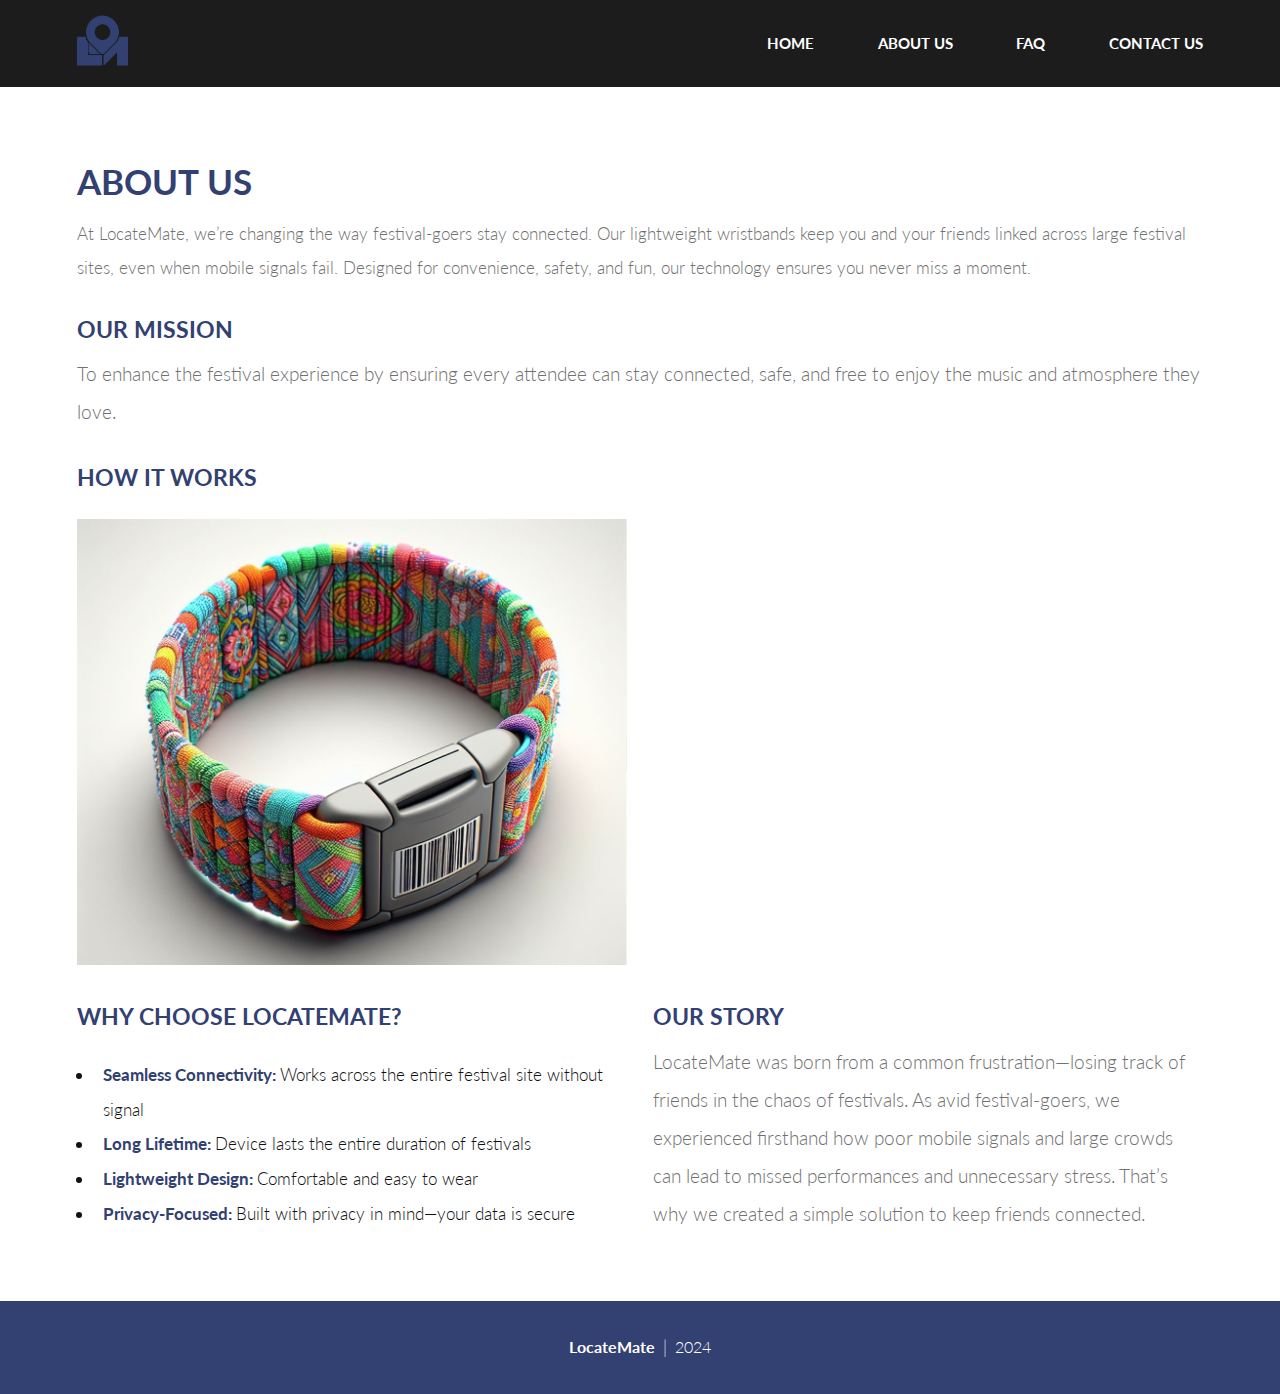
==== commit 92f7a004: "Updated About Us" ====
--- a/about-us/index.html
+++ b/about-us/index.html
@@ -3,7 +3,7 @@
 	Introspect by TEMPLATED
 	templated.co @templatedco
 	Released for free under the Creative Commons Attribution 3.0 license (templated.co/license)
---><html><head><title>Generic - Introspect by TEMPLATED</title><meta charset="utf-8"><meta name="robots" content="index, follow, max-image-preview:large, max-snippet:-1, max-video-preview:-1"><meta name="viewport" content="width=device-width, initial-scale=1, user-scalable=no"><link rel="stylesheet" href="../assets/css/main.css"></head><body>
+--><html><head><title>About Us - LocateMate</title><meta charset="utf-8"><meta name="robots" content="index, follow, max-image-preview:large, max-snippet:-1, max-video-preview:-1"><meta name="viewport" content="width=device-width, initial-scale=1, user-scalable=no"><link rel="stylesheet" href="../assets/css/main.css"></head><body>
 
 <!-- Header -->
 <header id="header"><div class="inner">
@@ -23,19 +23,37 @@
                 convenience, safety, and fun, our technology ensures you never miss 
                 a moment.</p>
         <h3>Our Mission</h3>
-        <p>To enhance the festival experience by ensuring every attendee can stay connected, safe, and free to enjoy the music and atmosphere they love.</p>
-        <h3>Our Story</h3>
-        <p>LocateMate was born from a common frustration—losing track of friends in the chaos of festivals. As avid festival-goers, we experienced firsthand how poor mobile signals and large crowds can lead to missed performances and unnecessary stress. That’s why we created a simple solution to keep friends connected.</p>
+        <p>To enhance the festival experience by ensuring every attendee can stay connected, 
+            safe, and free to enjoy the music and atmosphere they love.</p>
         
-        <h3>Why Choose LocateMate?</h3>
-            <ul><li><b>Seamless Connectivity: </b>Works across the entire festival site.</li>
-                <li><b>Long Lifetime: </b>Device lasts the entire duration of festivals</li>
-                <li><b>Lightweight Design: </b>Comfortable and easy to wear</li>
-            </ul>
+
         
-        <h3></h3>
-        <p></p>
+            <div class="row">
+                <div class="6u 12u$(xsmall)">
     
+                    <h3>How it works</h3>
+                    <div class="12u$"><span class="image fit"><img src="../images/concept-2.png" alt=""></span></div>
+                </div>
+                <div class="6u$ 12u$(xsmall)">
+                    <p></p>
+                </div>
+            </div>
+        <div class="row">
+            <div class="6u 12u$(xsmall)">
+
+                <h3>Why Choose LocateMate?</h3>
+                <ul><li><b>Seamless Connectivity: </b>Works across the entire festival site without signal</li>
+                    <li><b>Long Lifetime: </b>Device lasts the entire duration of festivals</li>
+                    <li><b>Lightweight Design: </b>Comfortable and easy to wear</li>
+                    <li><b>Privacy-Focused: </b>Built with privacy in mind—your data is secure</li>
+                </ul>
+            </div>
+            <div class="6u$ 12u$(xsmall)">
+                <h3>Our Story</h3>
+                <p>LocateMate was born from a common frustration—losing track of friends in the chaos of festivals. As avid festival-goers, we experienced firsthand how poor mobile signals and large crowds can lead to missed performances and unnecessary stress. That’s why we created a simple solution to keep friends connected.</p>
+            
+            </div>
+        </div>
     
     </div>
 </section><div class="copyright">
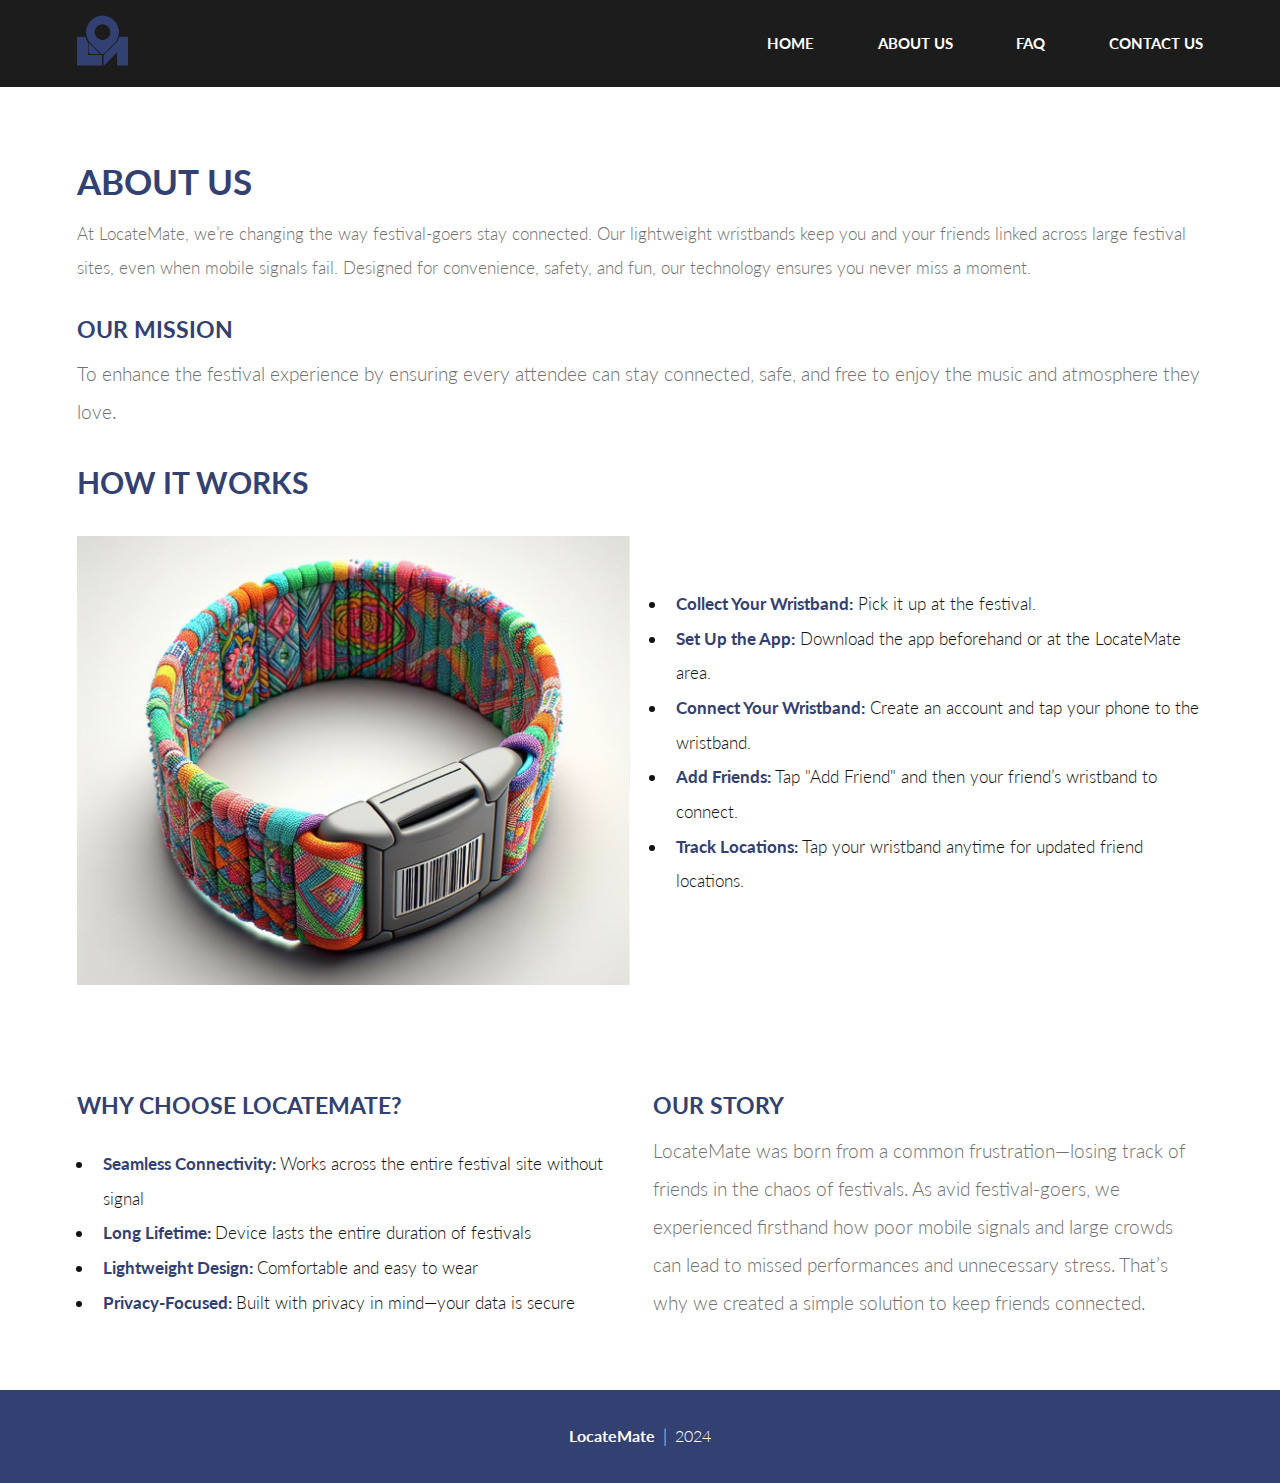
==== commit a1c103d0: "Updated About Us Styling" ====
--- a/about-us/index.html
+++ b/about-us/index.html
@@ -28,16 +28,28 @@
         
 
         
-            <div class="row">
-                <div class="6u 12u$(xsmall)">
-    
-                    <h3>How it works</h3>
-                    <div class="12u$"><span class="image fit"><img src="../images/concept-2.png" alt=""></span></div>
-                </div>
-                <div class="6u$ 12u$(xsmall)">
-                    <p></p>
-                </div>
-            </div>
+            <section id="how-it-works">
+                
+                    <header>
+                        <h2>How It Works</h2>
+                    </header>
+                    <div class="equal-height-container">
+                        <div class="image fit">
+                            <img src="/images/concept-2.png" alt="LocateMate Wristband">
+                        </div>
+                        <div class="text">
+                            <ul>
+                                <li><strong>Collect Your Wristband:</strong> Pick it up at the festival.</li>
+                                <li><strong>Set Up the App:</strong> Download the app beforehand or at the LocateMate area.</li>
+                                <li><strong>Connect Your Wristband:</strong> Create an account and tap your phone to the wristband.</li>
+                                <li><strong>Add Friends:</strong> Tap "Add Friend" and then your friend’s wristband to connect.</li>
+                                <li><strong>Track Locations:</strong> Tap your wristband anytime for updated friend locations.</li>
+                            </ul>
+                        </div>
+                    </div>
+                
+            </section>
+            <br><br><br>
         <div class="row">
             <div class="6u 12u$(xsmall)">
 
--- a/assets/css/main.css
+++ b/assets/css/main.css
@@ -3984,4 +3984,64 @@
 				padding: 2em 0 0.1em 0;
 			}
 
-		}+		}
+
+/* Container to make image and text align in height */
+.equal-height-container {
+    display: flex;
+    align-items: stretch;
+    justify-content: space-between;
+    gap: 20px; /* Adjust gap as needed */
+    flex-wrap: wrap; /* Ensures wrapping on smaller screens */
+}
+
+/* Flex child elements */
+.equal-height-container > div {
+    flex: 1 1 45%; /* Ensures equal width */
+    display: flex;
+    flex-direction: column;
+	margin: 0 !important; 
+}
+
+/* Image styling */
+.image.fit img {
+    width: 100%; /* Ensures image spans the width */
+    height: 100%; /* Ensures image fills height */
+    object-fit: cover; /* Fills the container while maintaining aspect ratio */
+	
+}
+
+.equal-height-container {
+    display: flex;
+    align-items: stretch; /* Ensures both child elements stretch to the same height */
+    gap: 20px; /* Optional spacing between image and text */
+}
+
+
+.equal-height-container .text {
+    display: flex;
+    flex-direction: column;
+    justify-content: center; /* Ensures text content is centered vertically */
+}
+
+/* Target only the specific image inside the equal-height-container */
+.equal-height-container .image.fit img {
+    margin: 0 !important; /* Override the default margin */
+}
+
+
+
+
+
+/* Media query for smaller screens */
+@media screen and (max-width: 768px) {
+    .equal-height-container {
+        flex-direction: column; /* Stacks content vertically on small screens */
+    }
+
+    .equal-height-container > div {
+        flex: none;
+        width: 100%;
+    }
+}
+
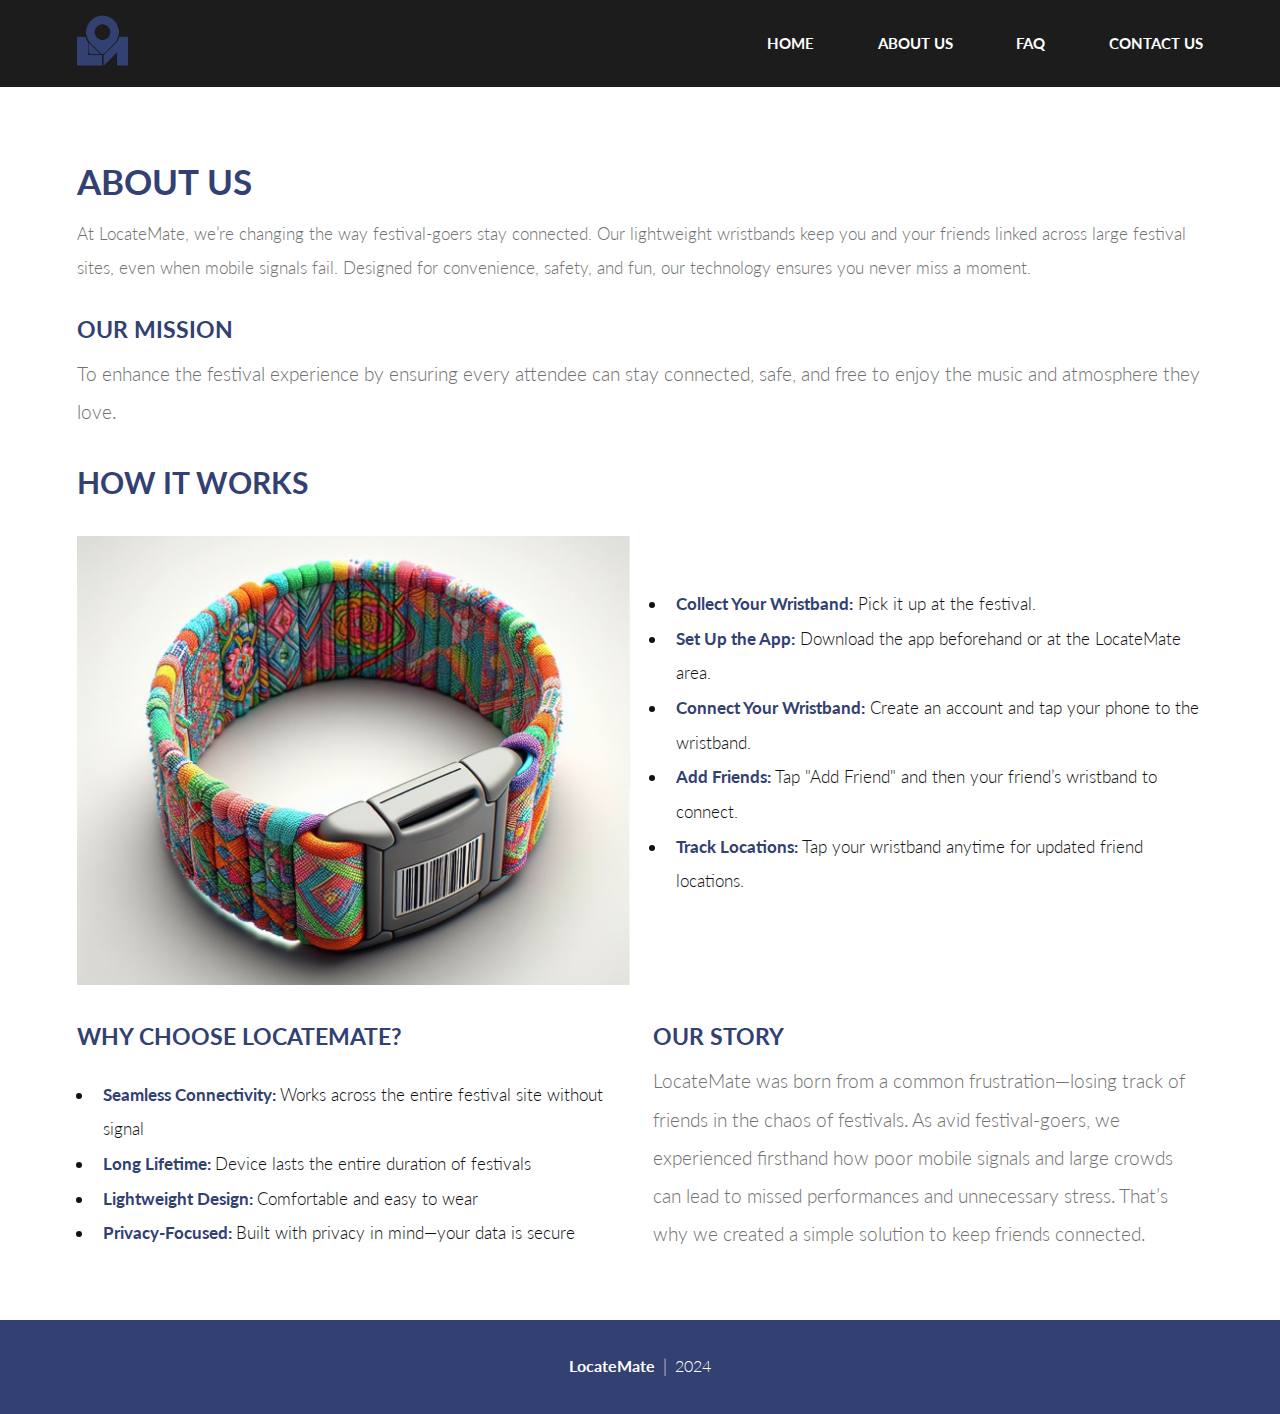
==== commit e1eb4bc2: "Fixed Menu Button" ====
--- a/about-us/index.html
+++ b/about-us/index.html
@@ -12,7 +12,7 @@
             <a href="../index.html">Home</a>
             <a href="../about-us/index.html">About Us</a>
             <a href="../faq/index.html">FAQ</a>
-            <a href="../contact-us/index.html">Contact Us</a>
+            <a href="../index.html#footer">Contact Us</a>
         </nav></div>
 </header><a href="#menu" class="navPanelToggle"><span class="fa fa-bars"></span></a>
 <section id="main"><div class="inner">
@@ -49,7 +49,7 @@
                     </div>
                 
             </section>
-            <br><br><br>
+            <br>
         <div class="row">
             <div class="6u 12u$(xsmall)">
 
@@ -73,4 +73,4 @@
 </div>
 
 <!-- Scripts -->
-<script src="assets/js/jquery.min.js"></script><script src="assets/js/skel.min.js"></script><script src="assets/js/util.js"></script><script src="assets/js/main.js"></script></body></html>
+<script src="./assets/js/jquery.min.js"></script><script src="./assets/js/skel.min.js"></script><script src="./assets/js/util.js"></script><script src="./assets/js/main.js"></script></body></html>
--- a/assets/css/main.css
+++ b/assets/css/main.css
@@ -3248,7 +3248,7 @@
 			width: 3.5em;
 		}
 
-		@media screen and (max-width: 980px) {
+		@media screen and (max-width: 390px) {
 
 			.navPanelToggle {
 				display: block;
@@ -4034,7 +4034,7 @@
 
 
 /* Media query for smaller screens */
-@media screen and (max-width: 768px) {
+@media screen and (max-width: 560px) {
     .equal-height-container {
         flex-direction: column; /* Stacks content vertically on small screens */
     }
@@ -4045,3 +4045,6 @@
     }
 }
 
+#footer {
+    scroll-margin-top: 60px; /* Adjust this value to match your navbar height */
+}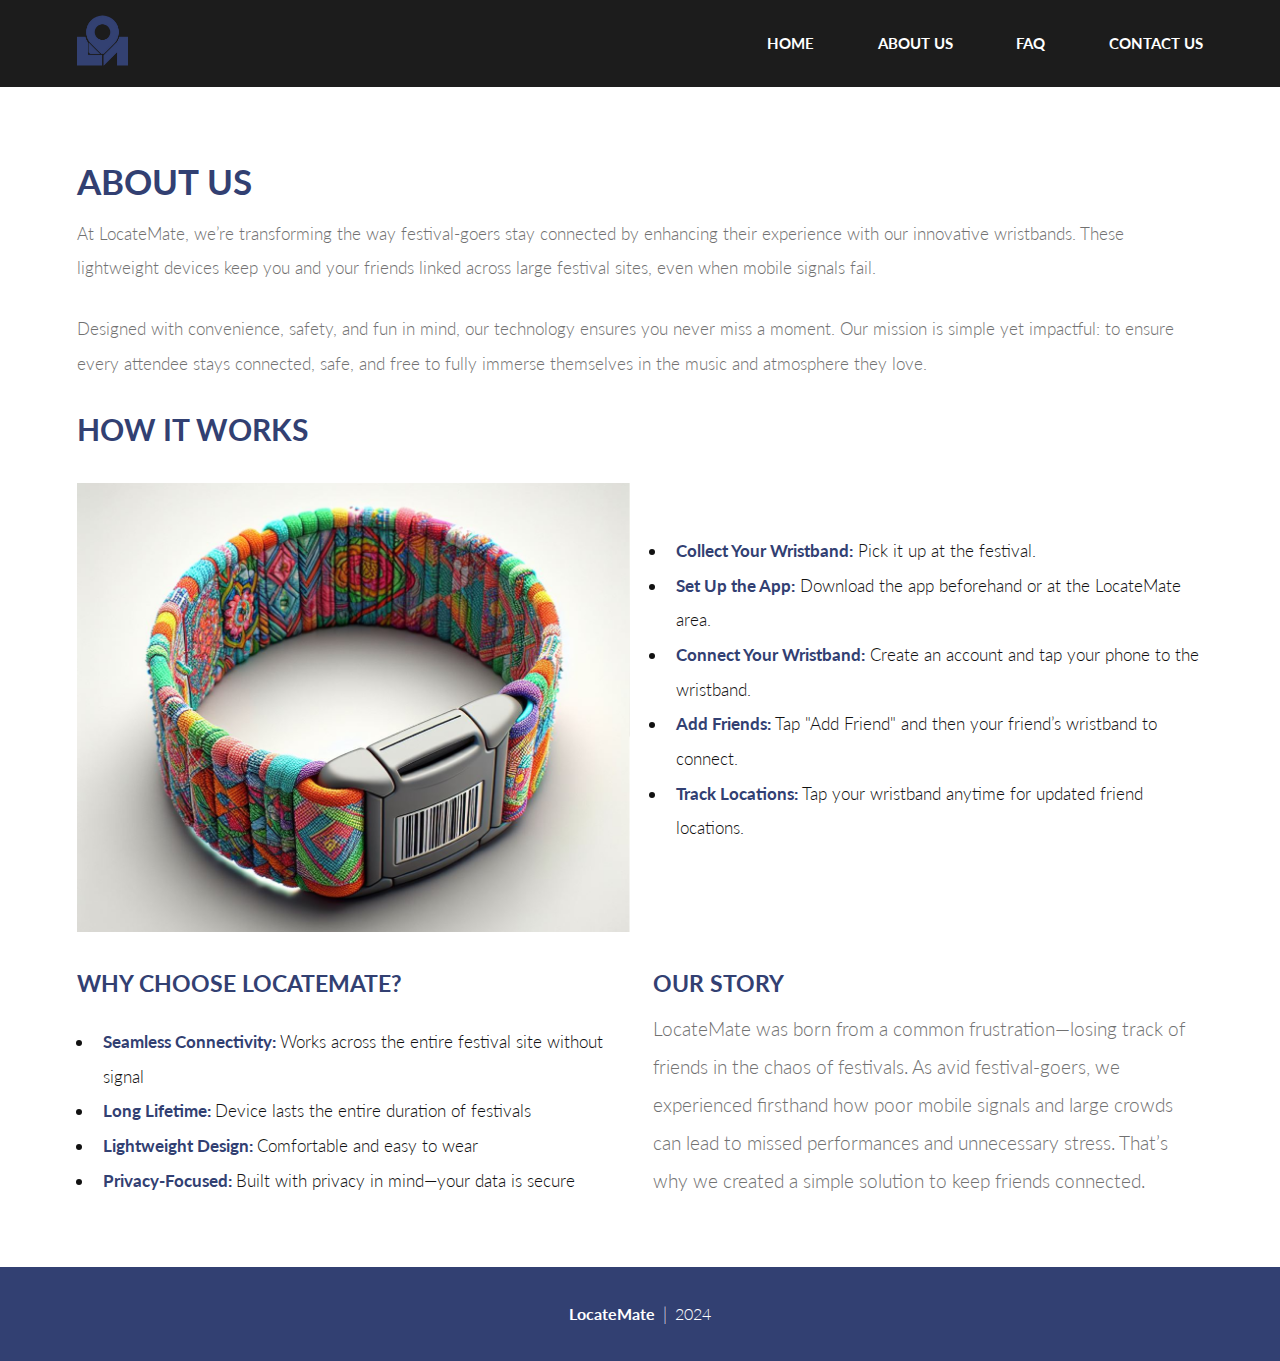
==== commit 3603f31d: "Fixed photo ratio" ====
--- a/about-us/index.html
+++ b/about-us/index.html
@@ -3,7 +3,8 @@
 	Introspect by TEMPLATED
 	templated.co @templatedco
 	Released for free under the Creative Commons Attribution 3.0 license (templated.co/license)
---><html><head><title>About Us - LocateMate</title><meta charset="utf-8"><meta name="robots" content="index, follow, max-image-preview:large, max-snippet:-1, max-video-preview:-1"><meta name="viewport" content="width=device-width, initial-scale=1, user-scalable=no"><link rel="stylesheet" href="../assets/css/main.css"></head><body>
+--><html><head><link rel="icon" href="../images/logo.png" type="image/png">
+<title>About Us - LocateMate</title><meta charset="utf-8"><meta name="robots" content="index, follow, max-image-preview:large, max-snippet:-1, max-video-preview:-1"><meta name="viewport" content="width=device-width, initial-scale=1, user-scalable=no"><link rel="stylesheet" href="../assets/css/main.css"></head><body>
 
 <!-- Header -->
 <header id="header"><div class="inner">
@@ -12,19 +13,14 @@
             <a href="../index.html">Home</a>
             <a href="../about-us/index.html">About Us</a>
             <a href="../faq/index.html">FAQ</a>
-            <a href="../index.html#footer">Contact Us</a>
+            <a href="../index.html#contact-us">Contact Us</a>
         </nav></div>
 </header><a href="#menu" class="navPanelToggle"><span class="fa fa-bars"></span></a>
 <section id="main"><div class="inner">
         <header class="major special"><h1>About Us</h1>
-            <p>At LocateMate, we’re changing the way festival-goers stay connected. 
-                Our lightweight wristbands keep you and your friends linked across 
-                large festival sites, even when mobile signals fail. Designed for 
-                convenience, safety, and fun, our technology ensures you never miss 
-                a moment.</p>
-        <h3>Our Mission</h3>
-        <p>To enhance the festival experience by ensuring every attendee can stay connected, 
-            safe, and free to enjoy the music and atmosphere they love.</p>
+            <p>
+                At LocateMate, we’re transforming the way festival-goers stay connected by enhancing their experience with our innovative wristbands. These lightweight devices keep you and your friends linked across large festival sites, even when mobile signals fail.</p>
+                <p>Designed with convenience, safety, and fun in mind, our technology ensures you never miss a moment. Our mission is simple yet impactful: to ensure every attendee stays connected, safe, and free to fully immerse themselves in the music and atmosphere they love.</p>
         
 
         
@@ -35,7 +31,7 @@
                     </header>
                     <div class="equal-height-container">
                         <div class="image fit">
-                            <img src="/images/concept-2.png" alt="LocateMate Wristband">
+                            <img src="../images/concept-2.png" alt="LocateMate Wristband">
                         </div>
                         <div class="text">
                             <ul>
@@ -73,4 +69,4 @@
 </div>
 
 <!-- Scripts -->
-<script src="./assets/js/jquery.min.js"></script><script src="./assets/js/skel.min.js"></script><script src="./assets/js/util.js"></script><script src="./assets/js/main.js"></script></body></html>
+<script src="../assets/js/jquery.min.js"></script><script src="../assets/js/skel.min.js"></script><script src="../assets/js/util.js"></script><script src="../assets/js/main.js"></script></body></html>
--- a/assets/css/main.css
+++ b/assets/css/main.css
@@ -4034,7 +4034,7 @@
 
 
 /* Media query for smaller screens */
-@media screen and (max-width: 560px) {
+@media screen and (max-width: 480px) {
     .equal-height-container {
         flex-direction: column; /* Stacks content vertically on small screens */
     }
@@ -4045,6 +4045,44 @@
     }
 }
 
-#footer {
-    scroll-margin-top: 60px; /* Adjust this value to match your navbar height */
+/* FAQ Section Styles */
+.faq-section {
+    margin-bottom: 15px;
+}
+
+/* FAQ Title Styles */
+.faq-title {
+    cursor: pointer;
+    font-weight: bold;
+    color: #444;
+    font-size: 18px;
+    padding: 5px 0;
+    transition: color 0.3s;
+    border-bottom: 1px solid #ddd; /* Optional underline for separation */
+}
+
+.faq-title:hover {
+    color: #000;
+}
+
+/* FAQ Content Styles */
+.faq-content {
+    max-height: 0;
+    overflow: hidden;
+    padding: 0;
+    margin-left: 20px; /* Indent content for better readability */
+    transition: max-height 0.3s ease, padding 0.3s ease;
+}
+
+.faq-content.open {
+    padding: 10px 0;
+}
+
+.faq-content p {
+    margin: 5px 0;
+}
+
+/* Optional: Active Title State */
+.faq-title.active {
+    color: #000;
 }